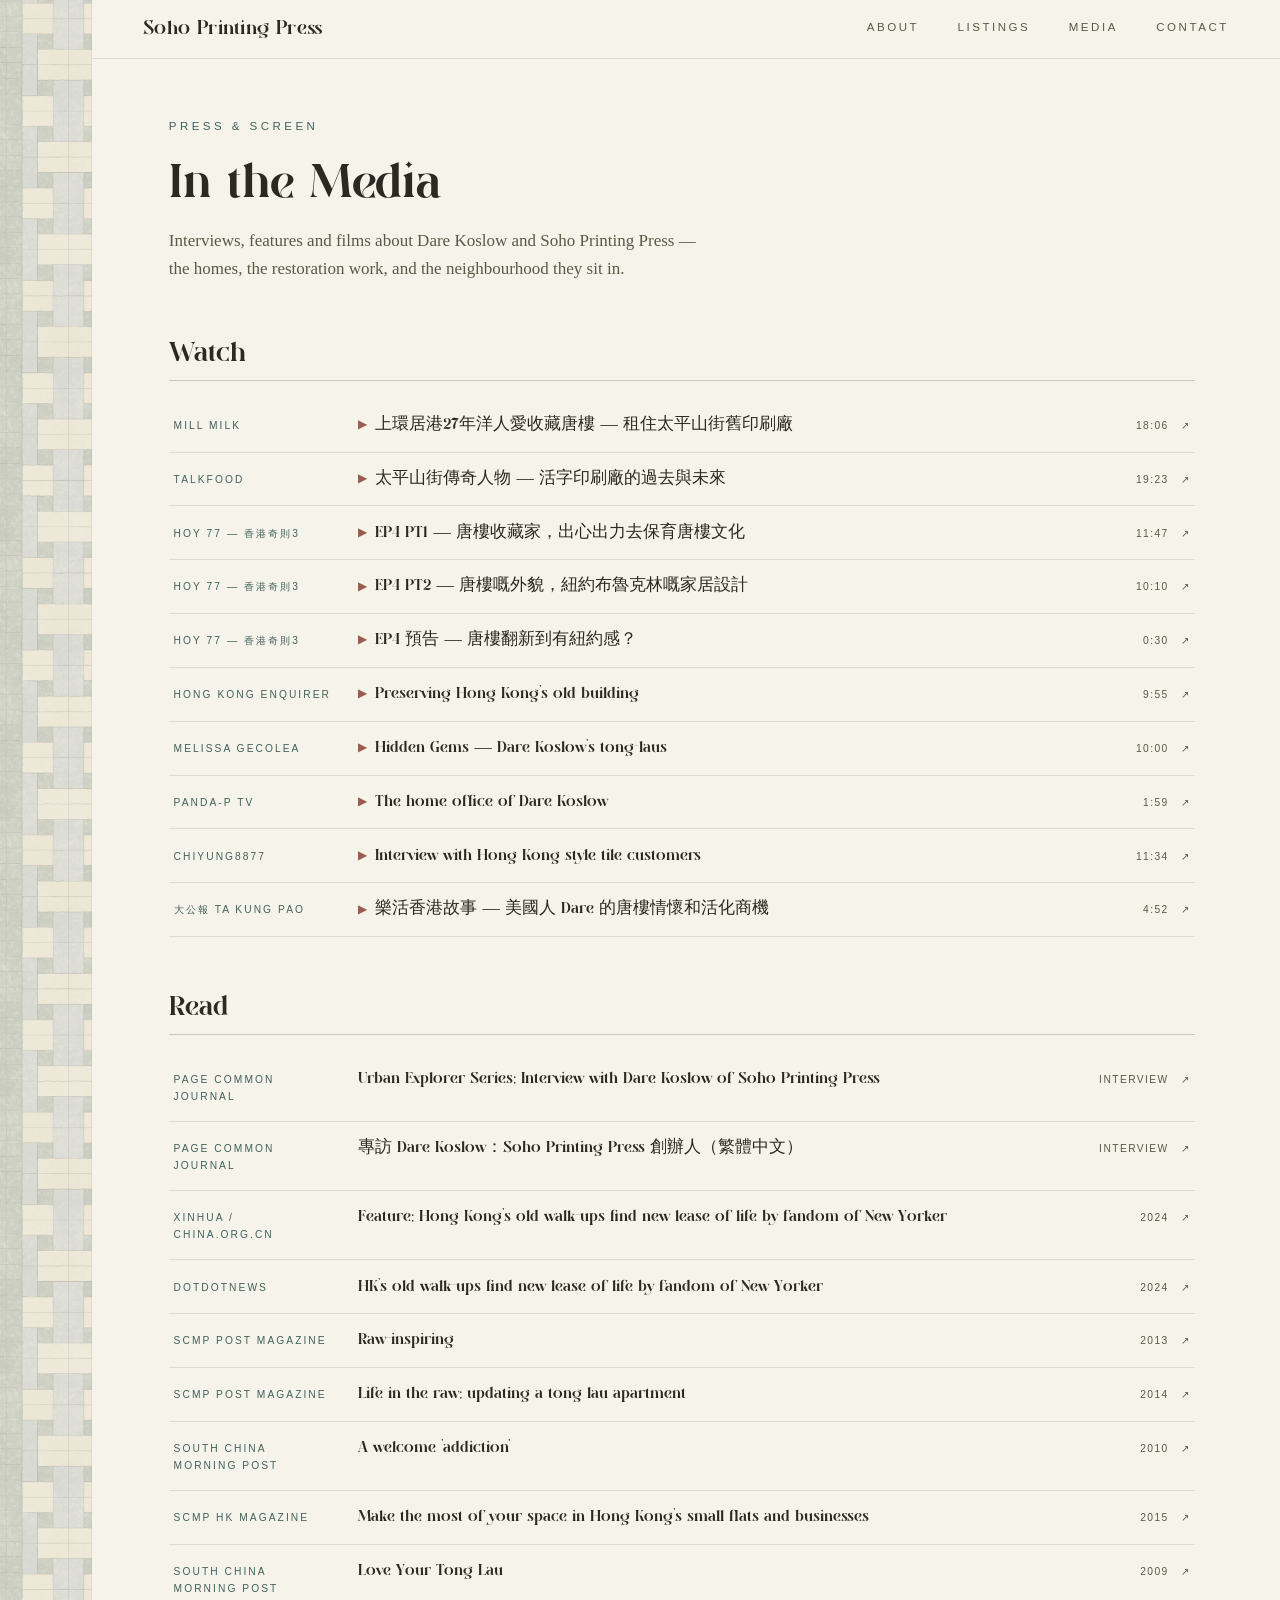
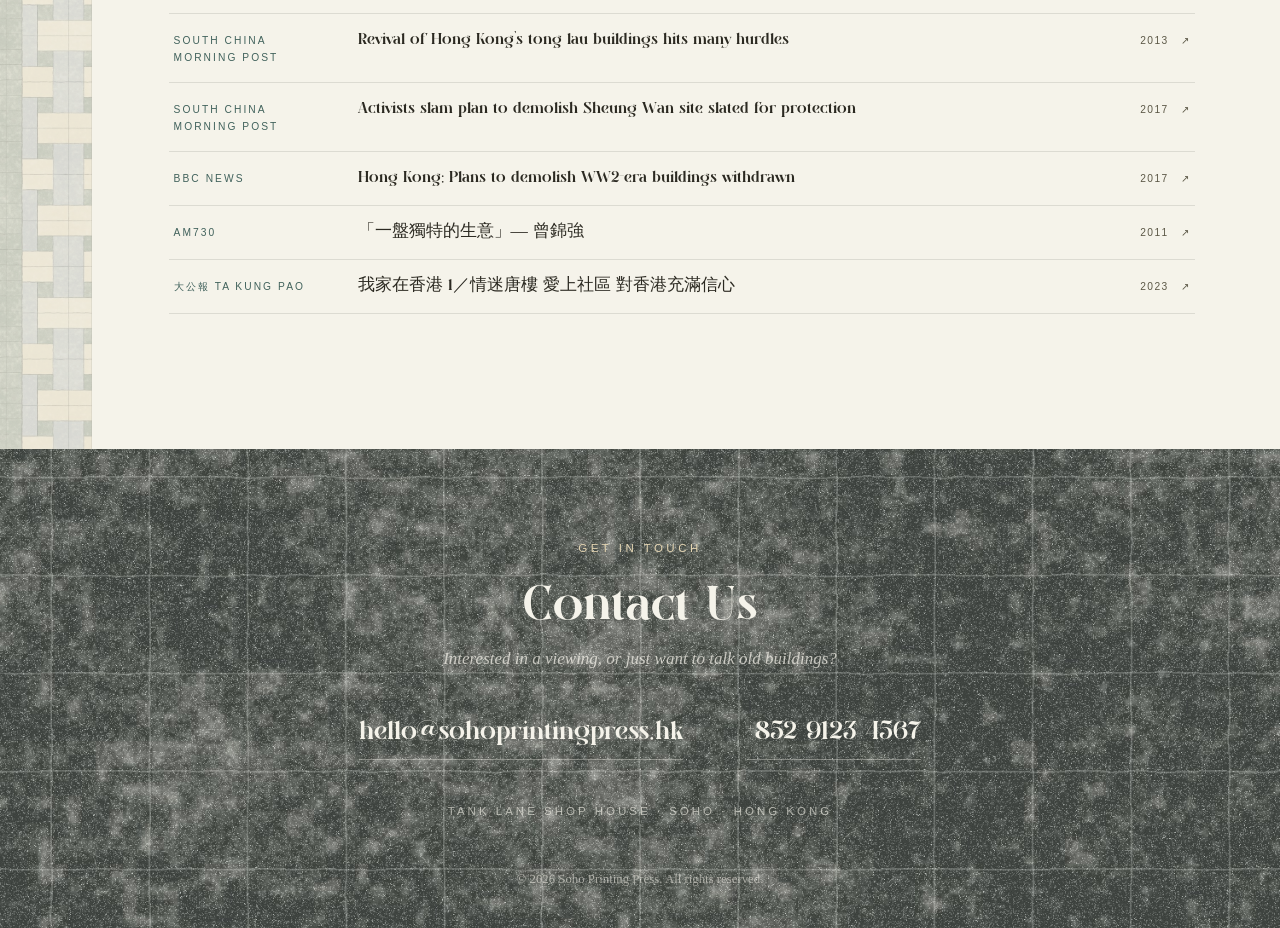
==== media.html @ ad1cbe2d "Media page, animated title handoff, responsive nav; fix ribbon tile seams - Add media.html (press/in" ====
<!doctype html>
<html lang="en">
<head>
<meta charset="utf-8">
<meta name="viewport" content="width=device-width, initial-scale=1">
<title>Media — Soho Printing Press</title>
<meta name="description" content="Interviews, press features and films about Dare Koslow and Soho Printing Press — classic Hong Kong homes, carefully re-inked.">
<link rel="icon" type="image/png" href="assets/favicon.png">
<link rel="stylesheet" href="css/style.css">
</head>
<body class="media-page">

<header class="nav scrolled brand-on" id="nav">
  <a class="nav-brand" href="index.html"><span class="nb nb-soho">Soho</span> <span class="nb nb-press">Printing&nbsp;Press</span></a>
  <button class="hamburger" id="hamburger" type="button" aria-label="Toggle menu" aria-expanded="false" aria-controls="nav-links">
    <span></span><span></span><span></span>
  </button>
  <nav class="nav-links" id="nav-links" aria-label="Sections">
    <a href="index.html#about">About</a>
    <a href="index.html#listings">Listings</a>
    <a href="media.html" aria-current="page">Media</a>
    <a href="index.html#contact">Contact</a>
  </nav>
</header>

<main id="top">

  <div class="ribbon" aria-hidden="true"></div>

  <section class="media">
    <header class="media-head">
      <p class="eyebrow">Press &amp; Screen</p>
      <h2>In the Media</h2>
      <p class="media-intro">Interviews, features and films about Dare Koslow and Soho Printing
        Press — the homes, the restoration work, and the neighbourhood they sit in.</p>
    </header>

    <!-- ============ WATCH ============ -->
    <div class="media-group">
      <h3>Watch</h3>
      <ul class="media-list">
        <li class="media-item">
          <a href="https://youtu.be/3wBLof5-GcM" target="_blank" rel="noopener">
            <span class="media-src">Mill MILK</span>
            <span class="media-title"><span class="media-play">&#9654;</span>上環居港27年洋人愛收藏唐樓 — 租住太平山街舊印刷廠</span>
            <span class="media-meta">18:06 <span class="media-arrow">&#8599;</span></span>
          </a>
        </li>
        <li class="media-item">
          <a href="https://youtu.be/ePA2iyLcKoQ" target="_blank" rel="noopener">
            <span class="media-src">TalkFood</span>
            <span class="media-title"><span class="media-play">&#9654;</span>太平山街傳奇人物 — 活字印刷廠的過去與未來</span>
            <span class="media-meta">19:23 <span class="media-arrow">&#8599;</span></span>
          </a>
        </li>
        <li class="media-item">
          <a href="https://youtu.be/kbXBZFmO-1Y" target="_blank" rel="noopener">
            <span class="media-src">HOY 77 — 香港奇則3</span>
            <span class="media-title"><span class="media-play">&#9654;</span>EP4 PT1 — 唐樓收藏家，出心出力去保育唐樓文化</span>
            <span class="media-meta">11:47 <span class="media-arrow">&#8599;</span></span>
          </a>
        </li>
        <li class="media-item">
          <a href="https://youtu.be/3vHHX11YR48" target="_blank" rel="noopener">
            <span class="media-src">HOY 77 — 香港奇則3</span>
            <span class="media-title"><span class="media-play">&#9654;</span>EP4 PT2 — 唐樓嘅外貌，紐約布魯克林嘅家居設計</span>
            <span class="media-meta">10:10 <span class="media-arrow">&#8599;</span></span>
          </a>
        </li>
        <li class="media-item">
          <a href="https://youtu.be/jE6EdDMnvk4" target="_blank" rel="noopener">
            <span class="media-src">HOY 77 — 香港奇則3</span>
            <span class="media-title"><span class="media-play">&#9654;</span>EP4 預告 — 唐樓翻新到有紐約感？</span>
            <span class="media-meta">0:30 <span class="media-arrow">&#8599;</span></span>
          </a>
        </li>
        <li class="media-item">
          <a href="https://youtu.be/imBiFitSG1U" target="_blank" rel="noopener">
            <span class="media-src">Hong Kong Enquirer</span>
            <span class="media-title"><span class="media-play">&#9654;</span>Preserving Hong Kong's old building</span>
            <span class="media-meta">9:55 <span class="media-arrow">&#8599;</span></span>
          </a>
        </li>
        <li class="media-item">
          <a href="https://youtu.be/JCRNXzpf5lE" target="_blank" rel="noopener">
            <span class="media-src">Melissa Gecolea</span>
            <span class="media-title"><span class="media-play">&#9654;</span>Hidden Gems — Dare Koslow's tong-laus</span>
            <span class="media-meta">10:00 <span class="media-arrow">&#8599;</span></span>
          </a>
        </li>
        <li class="media-item">
          <a href="https://youtu.be/zOE_Bef3dWU" target="_blank" rel="noopener">
            <span class="media-src">Panda-P TV</span>
            <span class="media-title"><span class="media-play">&#9654;</span>The home office of Dare Koslow</span>
            <span class="media-meta">1:59 <span class="media-arrow">&#8599;</span></span>
          </a>
        </li>
        <li class="media-item">
          <a href="https://youtu.be/w61YsZv6zK4" target="_blank" rel="noopener">
            <span class="media-src">chiyung8877</span>
            <span class="media-title"><span class="media-play">&#9654;</span>Interview with Hong Kong style tile customers</span>
            <span class="media-meta">11:34 <span class="media-arrow">&#8599;</span></span>
          </a>
        </li>
        <li class="media-item">
          <a href="https://youtu.be/igrO4bAavWA" target="_blank" rel="noopener">
            <span class="media-src">大公報 Ta Kung Pao</span>
            <span class="media-title"><span class="media-play">&#9654;</span>樂活香港故事 — 美國人 Dare 的唐樓情懷和活化商機</span>
            <span class="media-meta">4:52 <span class="media-arrow">&#8599;</span></span>
          </a>
        </li>
      </ul>
    </div>

    <!-- ============ READ ============ -->
    <div class="media-group">
      <h3>Read</h3>
      <ul class="media-list">
        <li class="media-item">
          <a href="https://pagecommonjournal.pagehotels.com/dare-koslow-of-soho-printing-press/" target="_blank" rel="noopener">
            <span class="media-src">Page Common Journal</span>
            <span class="media-title">Urban Explorer Series: Interview with Dare Koslow of Soho Printing Press</span>
            <span class="media-meta">Interview <span class="media-arrow">&#8599;</span></span>
          </a>
        </li>
        <li class="media-item">
          <a href="https://pagecommonjournal.pagehotels.com/tc/dare-koslow-of-soho-printing-press/" target="_blank" rel="noopener">
            <span class="media-src">Page Common Journal</span>
            <span class="media-title">專訪 Dare Koslow：Soho Printing Press 創辦人（繁體中文）</span>
            <span class="media-meta">Interview <span class="media-arrow">&#8599;</span></span>
          </a>
        </li>
        <li class="media-item">
          <a href="https://www.china.org.cn/china/Off_the_Wire/2024-09/15/content_117430791.htm" target="_blank" rel="noopener">
            <span class="media-src">Xinhua / China.org.cn</span>
            <span class="media-title">Feature: Hong Kong's old walk-ups find new lease of life by fandom of New Yorker</span>
            <span class="media-meta">2024 <span class="media-arrow">&#8599;</span></span>
          </a>
        </li>
        <li class="media-item">
          <a href="https://english.dotdotnews.com/a/202409/16/AP66e68fe1e4b0d645a76bb8ba.html" target="_blank" rel="noopener">
            <span class="media-src">DotDotNews</span>
            <span class="media-title">HK's old walk-ups find new lease of life by fandom of New Yorker</span>
            <span class="media-meta">2024 <span class="media-arrow">&#8599;</span></span>
          </a>
        </li>
        <li class="media-item">
          <a href="https://www.scmp.com/magazines/post-magazine/article/1188243/raw-inspiring" target="_blank" rel="noopener">
            <span class="media-src">SCMP Post Magazine</span>
            <span class="media-title">Raw-inspiring</span>
            <span class="media-meta">2013 <span class="media-arrow">&#8599;</span></span>
          </a>
        </li>
        <li class="media-item">
          <a href="https://www.scmp.com/magazines/post-magazine/article/1495006/life-raw-updating-tong-lau-apartment" target="_blank" rel="noopener">
            <span class="media-src">SCMP Post Magazine</span>
            <span class="media-title">Life in the raw: updating a tong lau apartment</span>
            <span class="media-meta">2014 <span class="media-arrow">&#8599;</span></span>
          </a>
        </li>
        <li class="media-item">
          <a href="https://www.scmp.com/article/714799/welcome-addiction" target="_blank" rel="noopener">
            <span class="media-src">South China Morning Post</span>
            <span class="media-title">A welcome 'addiction'</span>
            <span class="media-meta">2010 <span class="media-arrow">&#8599;</span></span>
          </a>
        </li>
        <li class="media-item">
          <a href="https://www.scmp.com/magazines/hk-magazine/article/2034741/make-most-your-space-hong-kongs-small-flats-and-businesses" target="_blank" rel="noopener">
            <span class="media-src">SCMP HK Magazine</span>
            <span class="media-title">Make the most of your space in Hong Kong's small flats and businesses</span>
            <span class="media-meta">2015 <span class="media-arrow">&#8599;</span></span>
          </a>
        </li>
        <li class="media-item">
          <a href="https://news.google.com/rss/articles/[base64]" target="_blank" rel="noopener">
            <span class="media-src">South China Morning Post</span>
            <span class="media-title">Love Your Tong Lau</span>
            <span class="media-meta">2009 <span class="media-arrow">&#8599;</span></span>
          </a>
        </li>
        <li class="media-item">
          <a href="https://news.google.com/rss/articles/[base64]" target="_blank" rel="noopener">
            <span class="media-src">South China Morning Post</span>
            <span class="media-title">Revival of Hong Kong's tong lau buildings hits many hurdles</span>
            <span class="media-meta">2013 <span class="media-arrow">&#8599;</span></span>
          </a>
        </li>
        <li class="media-item">
          <a href="https://news.google.com/rss/articles/[base64]" target="_blank" rel="noopener">
            <span class="media-src">South China Morning Post</span>
            <span class="media-title">Activists slam plan to demolish Sheung Wan site slated for protection</span>
            <span class="media-meta">2017 <span class="media-arrow">&#8599;</span></span>
          </a>
        </li>
        <li class="media-item">
          <a href="https://news.google.com/rss/articles/CBMiX0FVX3lxTE9XOFpoWnliNldwUHNCT2lkTV9kMmtWN2h0MW9FM3hDbURCMy1OcXluUjd2TDhnUFNXZ2JVNGJFQzBzWHRYemc5aGNFYjAxTUhZeWg5RTV1REwzcGg5OW5B" target="_blank" rel="noopener">
            <span class="media-src">BBC News</span>
            <span class="media-title">Hong Kong: Plans to demolish WW2-era buildings withdrawn</span>
            <span class="media-meta">2017 <span class="media-arrow">&#8599;</span></span>
          </a>
        </li>
        <li class="media-item">
          <a href="https://www.am730.com.hk/columns/177572" target="_blank" rel="noopener">
            <span class="media-src">am730</span>
            <span class="media-title">「一盤獨特的生意」— 曾錦強</span>
            <span class="media-meta">2011 <span class="media-arrow">&#8599;</span></span>
          </a>
        </li>
        <li class="media-item">
          <a href="https://www.tkww.hk/epaper/view/newsDetail/1681372187245940736.html" target="_blank" rel="noopener">
            <span class="media-src">大公報 Ta Kung Pao</span>
            <span class="media-title">我家在香港 1／情迷唐樓 愛上社區 對香港充滿信心</span>
            <span class="media-meta">2023 <span class="media-arrow">&#8599;</span></span>
          </a>
        </li>
      </ul>
    </div>

  </section>

</main>

<!-- ============ FOOTER ============ -->
<footer class="footer" id="contact">
  <div class="footer-inner">
    <p class="eyebrow eyebrow-light">Get in touch</p>
    <h2>Contact Us</h2>
    <p class="footer-tag">Interested in a viewing, or just want to talk old buildings?</p>
    <div class="footer-contact">
      <a href="mailto:hello@sohoprintingpress.hk">hello@sohoprintingpress.hk</a>
      <a href="tel:+85291234567">+852 9123 4567</a>
    </div>
    <p class="footer-addr">Tank Lane Shop House &middot; Soho &middot; Hong Kong</p>
    <p class="copyright">&copy; <span id="year">2025</span> Soho Printing Press. All rights reserved.</p>
  </div>
</footer>

<script>
  /* Just the menu and the year — this page has no hero to animate. */
  const nav = document.getElementById('nav');
  const burger = document.getElementById('hamburger');
  const setMenu = open => {
    nav.classList.toggle('menu-open', open);
    burger.setAttribute('aria-expanded', String(open));
  };
  burger.addEventListener('click', () => setMenu(!nav.classList.contains('menu-open')));
  nav.querySelectorAll('.nav-links a').forEach(a => a.addEventListener('click', () => setMenu(false)));
  document.addEventListener('click', e => {
    if (nav.classList.contains('menu-open') && !e.target.closest('#nav')) setMenu(false);
  });
  document.getElementById('year').textContent = new Date().getFullYear();
</script>
</body>
</html>
---- css/style.css ----
/* ============================================================
   Soho Printing Press — style sheet
   A letterpress-inspired sheet: paper, ink, and salvaged tile.
   ============================================================ */

@font-face {
  font-family: 'Michelle';
  src: url('../fonts/michelle_2/Michelle.otf') format('opentype');
  font-display: swap;
}
@font-face {
  font-family: 'Michelle Outline';
  src: url('../fonts/michelle_2/Michelle%20Outline.otf') format('opentype');
  font-display: swap;
}

:root {
  --paper:      #f5f3ea;
  --paper-deep: #edeade;
  --ink:        #2b2921;
  --ink-soft:   #5c5847;
  --sage:       #6c8071;
  --teal:       #41625c;
  --blue:       #8ea0b4;
  --cream:      #e4d5b2;
  --rust:       #9c5b4f;
  --line:       rgba(43, 41, 33, .22);
  --line-soft:  rgba(43, 41, 33, .12);
  --ribbon-w:   92px;
  --font-display: 'Michelle', 'Iowan Old Style', 'Palatino Linotype', Georgia, 'Songti SC', 'SimSun', 'Noto Serif CJK SC', serif;
  --font-outline: 'Michelle Outline', 'Michelle', Georgia, serif;
  --font-body:    'Iowan Old Style', 'Palatino Linotype', 'Book Antiqua', Georgia, 'Songti SC', 'SimSun', 'Noto Serif CJK SC', serif;
  --font-label:   'Helvetica Neue', Helvetica, Arial, 'PingFang SC', 'Hiragino Sans GB', 'Microsoft YaHei', 'Noto Sans CJK SC', sans-serif;
}

* { box-sizing: border-box; }

html {
  scroll-behavior: smooth;
}

/* Anchor jumps land clear of the fixed nav; the listings section pins to
   the very top of the viewport so no sliver of the section above shows. */
#about, #contact, #viewer { scroll-margin-top: 84px; }
#listings { scroll-margin-top: 0; }

body {
  margin: 0;
  background: var(--paper);
  color: var(--ink);
  font-family: var(--font-body);
  font-size: 17px;
  line-height: 1.65;
  padding-left: var(--ribbon-w);          /* make room for the printed selvedge */
  overflow-x: hidden;
}

main { position: relative; }

img { display: block; max-width: 100%; }
a { color: inherit; }

::selection { background: var(--sage); color: var(--paper); }

/* ------------------------------------------------------------
   The selvedge: woven tiles repeating down the left margin,
   blended into the paper like a printer's registration edge.
   ------------------------------------------------------------ */
.ribbon {
  position: absolute;
  top: 0; bottom: 0;
  left: calc(-1 * var(--ribbon-w));
  width: var(--ribbon-w);
  background: url('../assets/tile-woven.jpg') repeat;   /* js/main.js rotates the three tile prints each visit */
  /* tiles are scaled up so roughly three show across the ribbon (js sets a
     per-pattern width) instead of the whole compressed sheet */
  background-size: 233% auto;
  opacity: .34;
  mix-blend-mode: multiply;
  pointer-events: none;
  z-index: 1;
}
.ribbon::after {                            /* a hairline separating selvedge from sheet */
  content: '';
  position: absolute;
  top: 0; bottom: 0; right: 0;
  width: 1px;
  background: var(--line);
}

/* ------------------------------------------------------------
   Navigation
   ------------------------------------------------------------ */
.nav {
  position: fixed;
  top: 0; left: var(--ribbon-w); right: 0;
  z-index: 50;
  display: flex;
  align-items: center;
  justify-content: space-between;
  padding: 1.1rem clamp(1.4rem, 4vw, 3.2rem);
  transition: background .35s ease, box-shadow .35s ease, padding .35s ease, transform .4s cubic-bezier(.2, .7, .2, 1);
}
.nav.hidden {
  transform: translateY(-110%);
}
.nav.scrolled {
  background: rgba(245, 243, 234, .92);
  backdrop-filter: blur(6px);
  box-shadow: 0 1px 0 var(--line-soft);
  padding-top: .7rem;
  padding-bottom: .7rem;
}
/* On the landing page the print runs to the top edge, so the transparent
   header sits on artwork. A paper scrim fades the ink out behind the links;
   it disappears once the solid header takes over on scroll. */
.nav::before {
  content: '';
  position: absolute;
  left: 0; right: 0; top: 0;
  height: 9rem;
  background: linear-gradient(to bottom,
    rgba(245, 243, 234, .97) 0%,
    rgba(245, 243, 234, .72) 42%,
    rgba(245, 243, 234, 0) 100%);
  pointer-events: none;
  z-index: -1;
  transition: opacity .35s ease;
}
.nav.scrolled::before { opacity: 0; }
.nav-brand {
  font-family: var(--font-display);
  font-size: 1.35rem;
  line-height: .98;
  padding-block: .45rem;      /* keeps the header height as the line-height tightens */
  text-decoration: none;
  letter-spacing: .01em;
  white-space: nowrap;
  /* stays out of the header until the hero title has lifted up into it */
  opacity: 0;
  transition: opacity .4s ease;
}
.nav.brand-on .nav-brand { opacity: 1; }
/* The hero title itself becomes the brand, so the hand-off is instant. */
body.title-morph .nav-brand { transition: none; }
/* inline-block so each word's box matches the flying copy, making the
   hand-off at the end of the animation pixel-for-pixel */
.nav-brand .nb { display: inline-block; }

/* ------------------------------------------------------------
   The flying hero title
   A fixed copy of the hero <h1>; scroll drives each word from its
   place on the sheet to its place in the header, the outlined
   "Printing Press" inking itself solid on the way.
   ------------------------------------------------------------ */
.title-fly {
  position: fixed;
  left: 0; top: 0;
  z-index: 60;
  display: none;
  pointer-events: none;
  visibility: hidden;        /* switched on by js once measured */
}
body.title-morph .title-fly { display: block; }
body.title-morph .hero-text h1 { opacity: 0; }   /* the fly renders the title */
/* The drop-down menu must sit above the flying title, so fold it away. */
.nav.menu-open ~ .title-fly { display: none; }

.tf {
  position: absolute;
  left: 0; top: 0;
  transform-origin: 0 0;
  white-space: nowrap;
  display: block;
  line-height: .98;
  will-change: transform;
  backface-visibility: hidden;
}
.tf-soho {
  font-family: var(--font-display);
  font-size: clamp(3.4rem, 7.2vw, 6.4rem);
  letter-spacing: .01em;
}
.tf-press-outline {
  font-family: var(--font-outline);
  font-size: clamp(2.6rem, 5.4vw, 4.9rem);
}
.tf-press-solid {
  font-family: var(--font-display);
  font-size: clamp(2.6rem, 5.4vw, 4.9rem);
  letter-spacing: .01em;
  opacity: 0;
}
.nav-links { display: flex; gap: clamp(1.2rem, 3vw, 2.6rem); }
.nav-links a {
  font-family: var(--font-label);
  font-size: .72rem;
  letter-spacing: .22em;
  text-transform: uppercase;
  text-decoration: none;
  color: var(--ink-soft);
  position: relative;
  padding-bottom: 3px;
}
.nav-links a::after {
  content: '';
  position: absolute;
  left: 0; bottom: 0;
  width: 100%; height: 1px;
  background: var(--ink);
  transform: scaleX(0);
  transform-origin: right;
  transition: transform .3s ease;
}
.nav-links a:hover::after { transform: scaleX(1); transform-origin: left; }

/* The hamburger stays folded away on wide screens */
.hamburger { display: none; }

/* ------------------------------------------------------------
   Shared type
   ------------------------------------------------------------ */
.eyebrow {
  font-family: var(--font-label);
  font-size: .72rem;
  letter-spacing: .3em;
  text-transform: uppercase;
  color: var(--teal);
  margin: 0 0 1.2rem;
}
.eyebrow-light { color: var(--cream); }

h1, h2, h3 { font-family: var(--font-display); font-weight: 400; margin: 0; }

h2 {
  font-size: clamp(2.1rem, 4.4vw, 3.4rem);
  line-height: 1.08;
  margin-bottom: 1.6rem;
}
h2 em { font-style: italic; color: var(--teal); }

/* ------------------------------------------------------------
   Hero — name on the left, the living print on the right
   ------------------------------------------------------------ */
.hero {
  min-height: 100vh;
  display: grid;
  grid-template-columns: minmax(0, 1.05fr) minmax(0, 1fr);
  position: relative;
  z-index: 2;
  /* paper buffer below the print, so jumping to #about doesn't flash art */
  padding-bottom: 10vh;
}
.hero-text {
  display: flex;
  flex-direction: column;
  justify-content: center;
  padding: clamp(5rem, 10vh, 8rem) clamp(1.6rem, 4.5vw, 5rem) clamp(5rem, 12vh, 8rem);
  position: relative;
}
.hero-text h1 { line-height: .98; }
.h1-solid {
  display: block;
  font-size: clamp(3.4rem, 7.2vw, 6.4rem);
  letter-spacing: .01em;
}
.h1-outline {
  display: block;
  font-family: var(--font-outline);
  font-size: clamp(2.6rem, 5.4vw, 4.9rem);
  margin-top: .35rem;
}
.tagline {
  font-size: clamp(1.05rem, 1.6vw, 1.3rem);
  font-style: italic;
  color: var(--ink-soft);
  margin: 1.8rem 0 0;
  white-space: nowrap;
}

/* Anchored to .hero, whose 10vh bottom buffer needs compensating for,
   so the cue lands just above the fold line */
.scroll-cue {
  position: absolute;
  left: clamp(1.6rem, 4.5vw, 5rem);
  bottom: calc(clamp(1.6rem, 5vh, 3rem) + 10vh);
  display: flex;
  align-items: center;
  gap: .9rem;
  text-decoration: none;
  font-family: var(--font-label);
  font-size: .68rem;
  letter-spacing: .3em;
  text-transform: uppercase;
  color: var(--ink-soft);
}
.cue-line {
  width: 54px; height: 1px;
  background: var(--ink-soft);
  position: relative;
  overflow: hidden;
}
.cue-line::after {
  content: '';
  position: absolute;
  inset: 0;
  background: var(--paper);
  animation: cue 2.2s cubic-bezier(.65, 0, .35, 1) infinite;
}
@keyframes cue {
  0%   { transform: translateX(-100%); }
  55%  { transform: translateX(0); }
  100% { transform: translateX(102%); }
}

/* The living print sits directly on the sheet, unframed,
   dissolving into the page along its left edge. */
.hero-art {
  display: flex;
  align-items: stretch;
  justify-content: flex-end;
}
.print-frame {
  position: relative;
  height: 100vh;
  aspect-ratio: 983 / 1305;
  max-width: 100%;
  -webkit-mask-image: linear-gradient(to right, transparent 0%, #000 25%);
  mask-image: linear-gradient(to right, transparent 0%, #000 25%);
}
.print-frame iframe {
  width: 100%;
  height: 100%;
  border: 0;
  display: block;
}

/* ------------------------------------------------------------
   About
   ------------------------------------------------------------ */
.about {
  position: relative;
  overflow: hidden;
  padding: clamp(7.5rem, 17vh, 11.5rem) clamp(1.6rem, 6vw, 6rem);
  z-index: 2;
}
.about-photo {
  position: absolute;
  right: 0;
  top: 50%;
  transform: translateY(-50%);
  width: min(38vw, 520px);
  aspect-ratio: 508 / 695;
  background: url('../assets/salvaging-tiles.jpg') center / cover;
  mix-blend-mode: multiply;
  pointer-events: none;
}
.about-inner { max-width: 620px; position: relative; }
.about-inner p { margin: 0 0 1.3rem; color: var(--ink-soft); }
.about-inner p strong { color: var(--ink); }

/* ------------------------------------------------------------
   Listings
   ------------------------------------------------------------ */
.listings {
  padding: clamp(7.5rem, 17vh, 11.5rem) clamp(1.6rem, 6vw, 6rem);
  position: relative;
  z-index: 2;
}
.section-head { margin-bottom: clamp(2.6rem, 6vh, 4rem); }
.section-head h2 { margin-bottom: 0; }
/* Listing viewer */
.viewer { transition: opacity .24s ease; }
.viewer.swap { opacity: 0; }

.viewer-prose { position: relative; }

/* The illustrated map lives on the same layer as the text,
   dissolved into the paper to the right of the description. */
.viewer-map {
  position: absolute;
  top: -3rem; bottom: -2rem;
  left: 47%; right: -2.5rem;
  opacity: 0;
  transition: opacity 1.4s ease;
  pointer-events: none;
  -webkit-mask-image: linear-gradient(to right, transparent 0%, #000 22%);
  mask-image: linear-gradient(to right, transparent 0%, #000 22%);
}
.viewer-map.on { opacity: .55; }
.viewer-map iframe {
  position: absolute;
  top: 46%; left: 0;
  transform: translateY(-50%);
  width: 100%;
  aspect-ratio: 1983 / 1248;
  border: 0;
  mix-blend-mode: multiply;
}
.viewer-head, .viewer-body { position: relative; z-index: 1; }
.viewer-head { margin-bottom: 1.5rem; }
.viewer-title-row {
  display: flex;
  align-items: center;
  flex-wrap: wrap;
  gap: .55rem 1.4rem;
}
.viewer-title-row h3 {
  font-size: clamp(2.1rem, 3.6vw, 3rem);
  line-height: 1.08;
}
.viewer-nav { display: flex; align-items: center; gap: .7rem; }
.vnav-btn {
  width: 2.35rem; height: 2.35rem;
  border-radius: 50%;
  border: 1px solid var(--line);
  background: transparent;
  font-size: 1.2rem;
  line-height: 1;
  color: var(--ink-soft);
  cursor: pointer;
  transition: color .25s ease, border-color .25s ease, transform .25s ease;
}
.vnav-btn:hover { color: var(--ink); border-color: var(--ink); transform: scale(1.08); }
.viewer-pos {
  font-family: var(--font-label);
  font-size: .68rem;
  letter-spacing: .22em;
  color: var(--ink-soft);
  min-width: 3.2em;
  text-align: center;
}
.viewer-body { max-width: 600px; }
.viewer-body p { color: var(--ink-soft); margin: 0; }

.viewer-gallery {
  position: relative;
  z-index: 1;
  display: grid;
  grid-template-columns: repeat(3, 1fr);
  gap: 12px;
  margin-top: clamp(2.2rem, 5vh, 3.4rem);
}

/* "See all listings" divider */
.see-all {
  display: flex;
  align-items: center;
  gap: 1.4rem;
  margin: clamp(4.5rem, 10vh, 6.5rem) 0 clamp(2rem, 4vh, 2.8rem);
}
.see-all::before, .see-all::after {
  content: '';
  flex: 1;
  height: 1px;
  background: var(--line);
}
.see-all span {
  font-family: var(--font-label);
  font-size: .72rem;
  letter-spacing: .3em;
  text-transform: uppercase;
  color: var(--ink-soft);
}

.l-num {
  font-family: var(--font-label);
  font-size: .72rem;
  letter-spacing: .26em;
  text-transform: uppercase;
  color: var(--rust);
  margin: 0 0 .7rem;
}
.featured h3, .modal-text h3 {
  font-size: clamp(1.9rem, 3.2vw, 2.7rem);
  line-height: 1.1;
  margin-bottom: 1.1rem;
}
.chips {
  list-style: none;
  display: flex;
  flex-wrap: wrap;
  gap: .5rem;
  padding: 0;
  margin: 1.1rem 0 0;
}
.chips li {
  font-family: var(--font-label);
  font-size: .68rem;
  letter-spacing: .14em;
  text-transform: uppercase;
  color: var(--teal);
  border: 1px solid var(--line);
  border-radius: 999px;
  padding: .34rem .85rem;
}

.gallery-item {
  position: relative;
  aspect-ratio: 16 / 9;
  overflow: hidden;
  border: 1px solid var(--line-soft);
  cursor: zoom-in;
  padding: 0;
  background: var(--paper-deep);
}
.gallery-item img {
  width: 100%; height: 100%;
  object-fit: cover;
  transition: transform .6s cubic-bezier(.2, .6, .2, 1);
}
.gallery-item:hover img { transform: scale(1.045); }

/* Cards */
.cards {
  display: grid;
  grid-template-columns: repeat(auto-fill, minmax(190px, 1fr));
  gap: clamp(.9rem, 1.6vw, 1.4rem);
}
.card {
  text-align: left;
  border: 1px solid var(--line-soft);
  background: var(--paper);
  padding: 0;
  cursor: pointer;
  font: inherit;
  color: inherit;
  transition: transform .35s ease, box-shadow .35s ease, border-color .35s ease;
}
.card:hover {
  transform: translateY(-5px);
  box-shadow: 0 20px 40px rgba(43, 41, 33, .16);
  border-color: var(--line);
}
.card-img { display: block; aspect-ratio: 16 / 9; overflow: hidden; background: var(--paper-deep); }
.card-img img {
  width: 100%; height: 100%;
  object-fit: cover;
  transition: transform .6s cubic-bezier(.2, .6, .2, 1);
}
.card:hover .card-img img { transform: scale(1.05); }
.card-body { display: block; padding: .85rem .95rem 1.05rem; }
.card-num {
  display: block;
  font-family: var(--font-label);
  font-size: .64rem;
  letter-spacing: .24em;
  text-transform: uppercase;
  color: var(--rust);
}
.card-name {
  display: block;
  font-family: var(--font-display);
  font-size: 1.18rem;
  line-height: 1.15;
  margin: .3rem 0 .35rem;
}
.card-specs { display: block; font-size: .78rem; color: var(--ink-soft); font-style: italic; }

/* ------------------------------------------------------------
   Footer
   ------------------------------------------------------------ */
.footer {
  position: relative;
  z-index: 2;
  margin-left: calc(-1 * var(--ribbon-w));   /* full-bleed past the selvedge */
}
.footer-inner {
  position: relative;
  overflow: hidden;
  background: #595d59 url('../assets/footer-green.jpg') center / cover;
  color: var(--paper);
  text-align: center;
  padding: clamp(4rem, 10vh, 7rem) clamp(1.6rem, 6vw, 6rem) 2.4rem;
}

.footer-inner h2 { color: var(--paper); margin-bottom: .6rem; }
.footer-tag { color: rgba(245, 243, 234, .72); font-style: italic; margin: 0 0 2.2rem; }
.footer-contact {
  display: flex;
  flex-wrap: wrap;
  justify-content: center;
  gap: 1rem clamp(2rem, 5vw, 4rem);
  margin-bottom: 2.6rem;
}
.footer-contact a {
  font-family: var(--font-display);
  font-size: clamp(1.25rem, 2.6vw, 1.8rem);
  text-decoration: none;
  border-bottom: 1px solid rgba(245, 243, 234, .35);
  padding-bottom: .2rem;
  transition: border-color .3s ease, color .3s ease;
}
.footer-contact a:hover { color: var(--cream); border-color: var(--cream); }
.footer-addr {
  font-family: var(--font-label);
  font-size: .72rem;
  letter-spacing: .26em;
  text-transform: uppercase;
  color: rgba(245, 243, 234, .62);
  margin: 0 0 3rem;
}
.copyright {
  font-size: .8rem;
  color: rgba(245, 243, 234, .55);
  margin: 0;
}

/* ------------------------------------------------------------
   Lightbox
   ------------------------------------------------------------ */
.lightbox {
  position: fixed; inset: 0;
  z-index: 120;
  background: rgba(22, 21, 16, .93);
  display: none;
  align-items: center;
  justify-content: center;
}
.lightbox.open { display: flex; }
.lightbox img {
  max-width: 88vw;
  max-height: 84vh;
  box-shadow: 0 30px 80px rgba(0, 0, 0, .5);
}
.lb-close, .lb-prev, .lb-next {
  position: absolute;
  background: none;
  border: none;
  color: rgba(245, 243, 234, .75);
  cursor: pointer;
  transition: color .25s ease;
}
.lb-close:hover, .lb-prev:hover, .lb-next:hover { color: #fff; }
.lb-close { top: 1.2rem; right: 1.6rem; font-size: 2.4rem; }
.lb-prev, .lb-next { top: 50%; transform: translateY(-50%); font-size: 3rem; padding: 1rem; }
.lb-prev { left: 1rem; }
.lb-next { right: 1rem; }
.lb-count {
  position: absolute;
  bottom: 1.4rem;
  left: 50%;
  transform: translateX(-50%);
  font-family: var(--font-label);
  font-size: .72rem;
  letter-spacing: .3em;
  color: rgba(245, 243, 234, .65);
  margin: 0;
}

/* ------------------------------------------------------------
   Media page — press, interviews and films
   ------------------------------------------------------------ */
.media {
  position: relative;
  z-index: 2;
  max-width: 1180px;
  padding: clamp(7rem, 13vh, 9.5rem) clamp(1.6rem, 6vw, 6rem) clamp(4.5rem, 9vh, 7rem);
}
.media-head { max-width: 62ch; margin-bottom: clamp(2.6rem, 6vh, 4rem); }
.media-head h2 { margin-bottom: .8rem; }
.media-intro { color: var(--ink-soft); margin: 0; }

.media-group { margin-bottom: clamp(2.6rem, 6vh, 4rem); }
.media-group h3 {
  font-size: clamp(1.5rem, 2.4vw, 2rem);
  line-height: 1.1;
  margin: 0 0 1.1rem;
  padding-bottom: .6rem;
  border-bottom: 1px solid var(--line);
}

.media-list { list-style: none; margin: 0; padding: 0; }
.media-item { border-bottom: 1px solid var(--line-soft); }
.media-item a {
  display: grid;
  grid-template-columns: minmax(0, 10rem) minmax(0, 1fr) auto;
  align-items: baseline;
  gap: .25rem 1.5rem;
  padding: .95rem .3rem;
  text-decoration: none;
  color: inherit;
  transition: background .25s ease, padding-left .3s cubic-bezier(.2, .7, .2, 1);
}
.media-item a:hover { background: var(--paper-deep); padding-left: .8rem; }
.media-src {
  font-family: var(--font-label);
  font-size: .64rem;
  letter-spacing: .2em;
  text-transform: uppercase;
  color: var(--teal);
}
.media-title { font-family: var(--font-display); font-size: 1.08rem; line-height: 1.3; }
.media-play { color: var(--rust); font-size: .68em; margin-right: .55rem; vertical-align: .08em; }
.media-meta {
  font-family: var(--font-label);
  font-size: .64rem;
  letter-spacing: .14em;
  text-transform: uppercase;
  color: var(--ink-soft);
  white-space: nowrap;
  text-align: right;
}
.media-arrow { display: inline-block; margin-left: .5rem; transition: transform .25s ease, color .25s ease; }
.media-item a:hover .media-arrow { transform: translate(2px, -2px); color: var(--rust); }

@media (max-width: 680px) {
  .media-item a { grid-template-columns: minmax(0, 1fr) auto; }
  .media-src { grid-column: 1 / -1; }
  .media-title { font-size: 1rem; }
}

/* ------------------------------------------------------------
   Scroll reveals
   ------------------------------------------------------------ */
.reveal {
  opacity: 0;
  transform: translateY(26px);
  transition: opacity .8s ease, transform .8s cubic-bezier(.2, .65, .2, 1);
}
.reveal.in { opacity: 1; transform: none; }

/* ------------------------------------------------------------
   Responsive
   ------------------------------------------------------------ */
@media (max-width: 1000px) {
  /* the map drops below the description as a simple block on small screens */
  .viewer-map {
    position: relative;
    inset: auto;
    margin-top: 2rem;
    -webkit-mask-image: none;
    mask-image: none;
  }
  .viewer-map.on { opacity: 1; }
  .viewer-map iframe {
    position: static;
    transform: none;
    width: 100%;
    border: 1px solid var(--line-soft);
  }
}

@media (max-width: 1000px) {
  :root { --ribbon-w: 0px; }   /* selvedge folds away on small screens */
  .ribbon { display: none; }
  .nav { left: 0; }
}

@media (max-width: 860px) {
  /* hamburger replaces the section links; the menu drops open under it */
  .hamburger {
    display: flex;
    flex-direction: column;
    gap: 5px;
    background: none;
    border: 0;
    padding: .4rem 0;
    cursor: pointer;
  }
  .hamburger span {
    display: block;
    width: 22px;
    height: 1.5px;
    background: var(--ink);
    transition: transform .35s ease, opacity .25s ease;
  }
  #nav.menu-open .hamburger span:nth-child(1) { transform: translateY(6.5px) rotate(45deg); }
  #nav.menu-open .hamburger span:nth-child(2) { opacity: 0; }
  #nav.menu-open .hamburger span:nth-child(3) { transform: translateY(-6.5px) rotate(-45deg); }

  .nav-links {
    position: absolute;
    top: 100%;
    right: clamp(1.4rem, 4vw, 3.2rem);
    flex-direction: column;
    gap: 1.15rem;
    background: var(--paper);
    border: 1px solid var(--line-soft);
    border-radius: 4px;
    box-shadow: 0 14px 34px rgba(43, 41, 33, .16);
    padding: 1rem 1.4rem;
    opacity: 0;
    transform: translateY(-.45rem);
    pointer-events: none;
    transition: opacity .3s ease, transform .3s ease;
  }
  .nav.menu-open .nav-links {
    opacity: 1;
    transform: none;
    pointer-events: auto;
  }
}

@media (max-width: 860px) {
  /* Hero: tighter to the header, and the print is pulled up behind the
     tagline, dissolving in from its top edge instead of its left. */
  .hero { grid-template-columns: 1fr; min-height: 0; padding-bottom: 5vh; }
  .hero-text { padding-top: 5rem; padding-bottom: 0; z-index: 2; }
  .tagline { white-space: normal; }   /* one line on desktop, wraps on small screens */
  /* the cue drops below the risen print, near the bottom of the screen,
     reading as a paper 'bubble' once the living print has loaded */
  .scroll-cue {
    position: relative;
    left: auto; bottom: auto;
    margin-top: 1.5rem;
    justify-self: start;
    background: var(--paper);         /* sits below the risen print */
    border: 1px solid var(--line-soft);
    border-radius: 999px;
    padding: .5rem .95rem;
    box-shadow: 0 1px 0 var(--line-soft);
    opacity: 0;
    visibility: hidden;
    transition: opacity .8s ease .3s, visibility .8s;
  }
  .hero.art-loaded .scroll-cue { opacity: 1; visibility: visible; }
  .hero-art {
    justify-content: center;
    padding: 0 1.2rem;
    margin-top: -2.6rem;              /* the art rises behind the tagline */
    position: relative;
    z-index: 1;
  }
  .print-frame {
    height: auto;
    width: min(100%, 60vh);
    -webkit-mask-image: linear-gradient(to bottom, transparent 0%, #000 16%);
    mask-image: linear-gradient(to bottom, transparent 0%, #000 16%);
  }
  /* the about photo becomes an inline figure after the text on small screens */
  .about-photo {
    position: static;
    transform: none;
    width: min(100%, 420px);
    margin: 2.4rem auto 0;
  }

  /* Listing viewer: arrows above the name, a swipeable photo strip above
     the description, and the map as a faint backdrop behind the title. */
  .viewer { display: flex; flex-direction: column; position: relative; }
  .viewer-prose { display: contents; }
  .viewer-head { order: 1; display: flex; flex-direction: column; }
  .viewer-title-row { display: contents; }
  .viewer-nav { order: -1; margin: 0 0 1.2rem; }
  .vnav-btn { width: 2.6rem; height: 2.6rem; }
  .viewer-body { order: 3; }
  .viewer-gallery {
    order: 2;
    display: flex;
    gap: 10px;
    margin: 0 calc(-1 * clamp(1.6rem, 6vw, 6rem)) 1.8rem;
    padding: 0 clamp(1.6rem, 6vw, 6rem);
    overflow-x: auto;
    scroll-snap-type: x mandatory;
    scrollbar-width: none;
  }
  .viewer-gallery::-webkit-scrollbar { display: none; }
  .gallery-item { flex: 0 0 86%; scroll-snap-align: center; }
  .viewer-map {
    position: absolute;
    top: -2.2rem; bottom: auto;
    left: calc(-1 * clamp(1.6rem, 6vw, 6rem));
    right: calc(-1 * clamp(1.6rem, 6vw, 6rem));
    margin-top: 0;
    -webkit-mask-image: linear-gradient(to bottom, transparent 0%, #000 20%, #000 68%, transparent 100%);
    mask-image: linear-gradient(to bottom, transparent 0%, #000 20%, #000 68%, transparent 100%);
  }
  .viewer-map.on { opacity: .4; }
  .viewer-map iframe {
    position: static;
    transform: none;
    width: 100%;
    border: 0;
  }
}

@media (max-width: 520px) {
  /* the brand and the links wrap onto two lines instead of colliding */
  .nav { flex-wrap: wrap; row-gap: .1rem; padding: .75rem 1.1rem; }
  .nav-brand { font-size: 1.05rem; }
  .nav-links { gap: 1.1rem; margin-left: auto; }
  .nav-links a { font-size: .62rem; letter-spacing: .16em; }
}

/* ------------------------------------------------------------
   Reduced motion
   ------------------------------------------------------------ */
@media (prefers-reduced-motion: reduce) {
  html { scroll-behavior: auto; }
  .reveal { opacity: 1; transform: none; transition: none; }
  .cue-line::after { animation: none; }
  .gallery-item img, .card-img img { transition: none; }
}
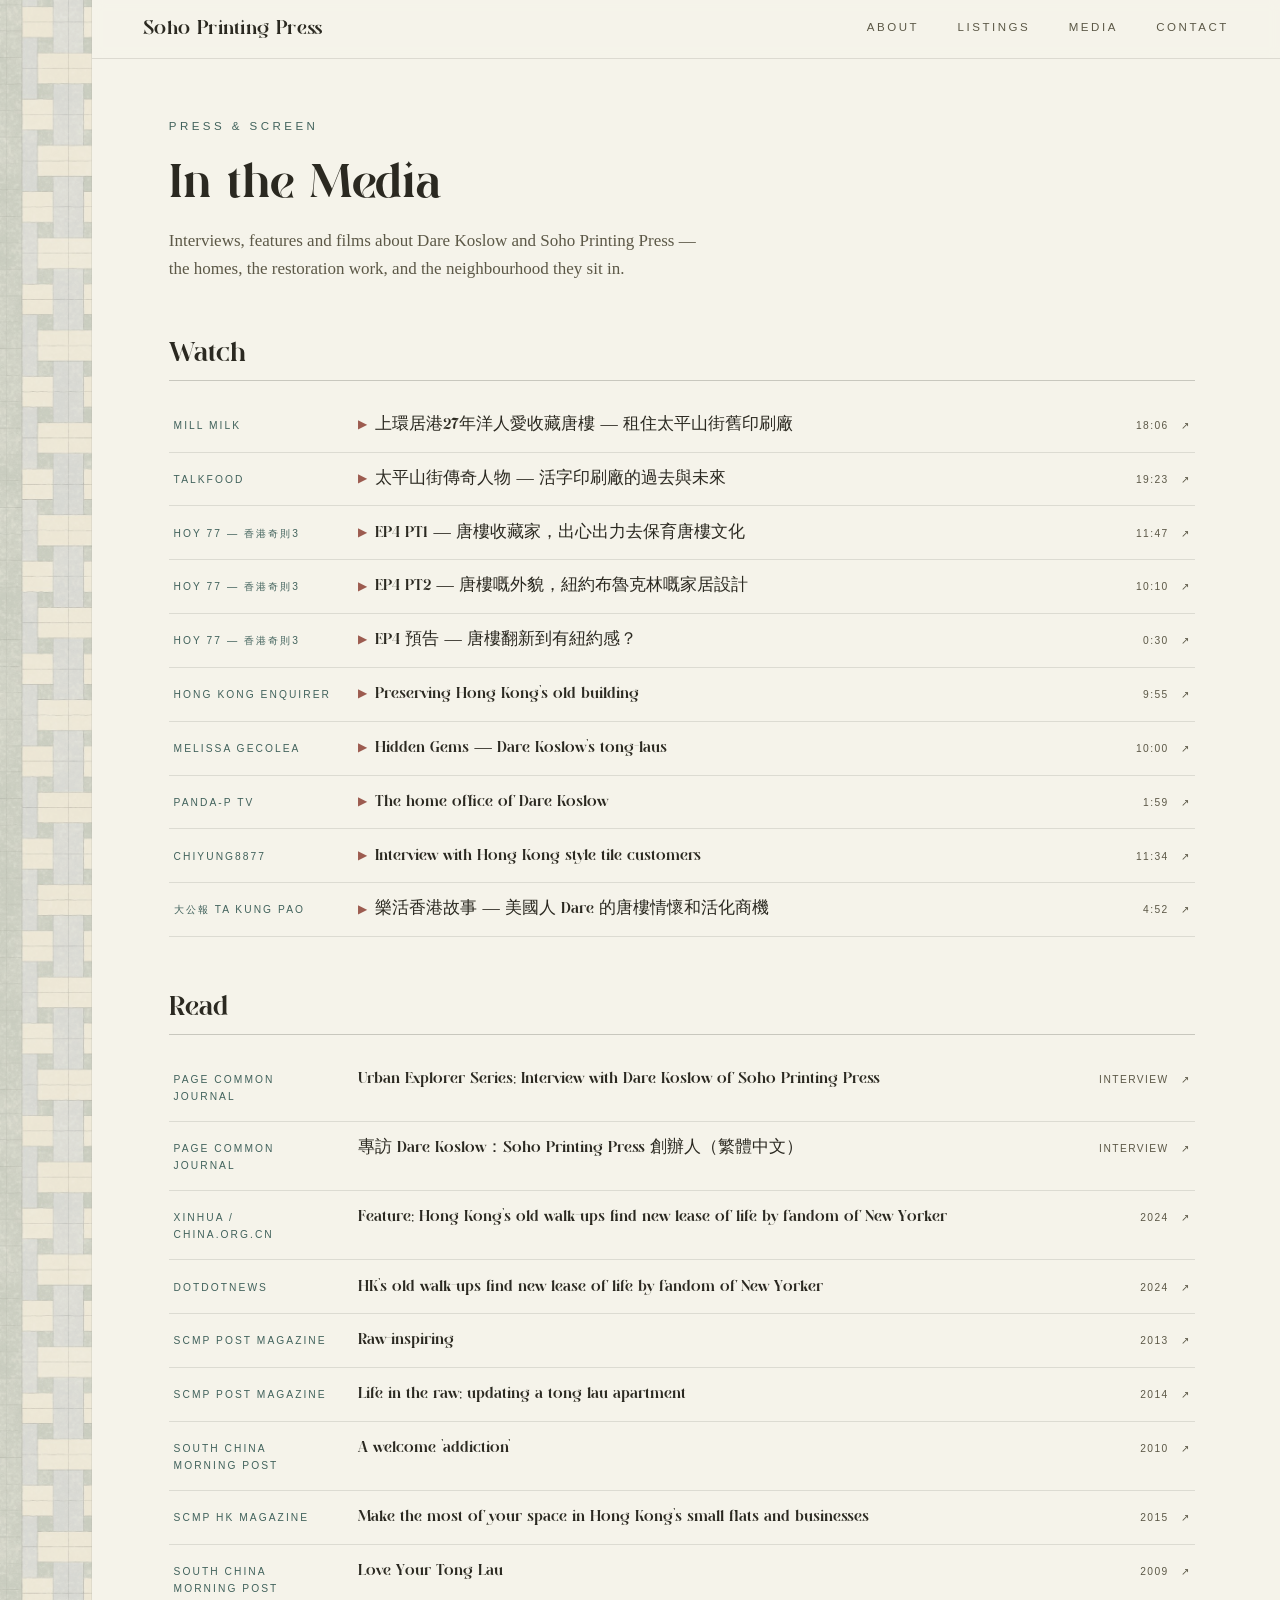
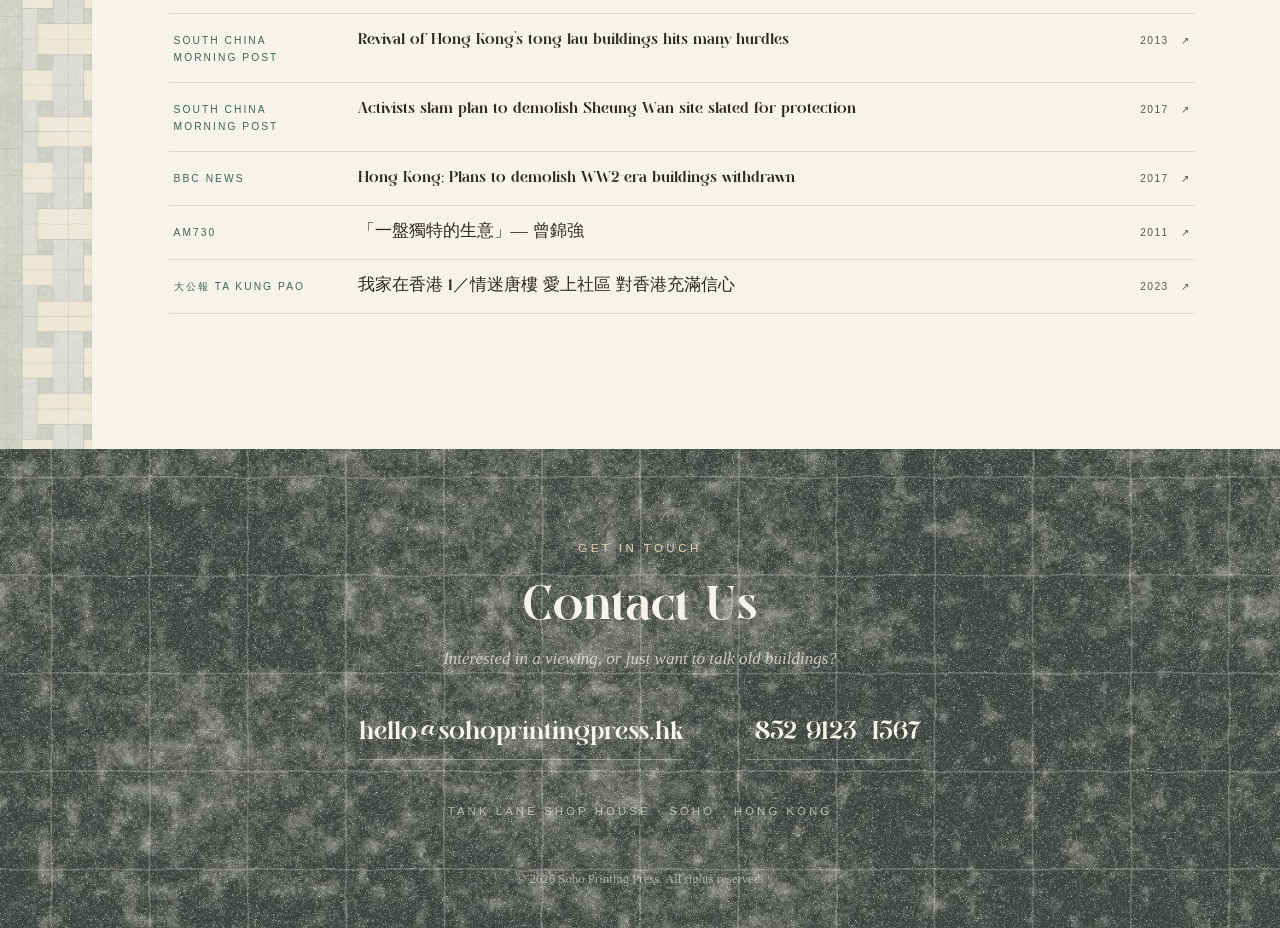
==== commit 89edebcc: "Perf: pre-render maps to static webp, fix INP jank, progressive JPEGs, service worker cache - Maps: " ====
--- a/media.html
+++ b/media.html
@@ -250,6 +250,7 @@
     if (nav.classList.contains('menu-open') && !e.target.closest('#nav')) setMenu(false);
   });
   document.getElementById('year').textContent = new Date().getFullYear();
+  if ('serviceWorker' in navigator) navigator.serviceWorker.register('sw.js');
 </script>
 </body>
 </html>
--- a/css/style.css
+++ b/css/style.css
@@ -393,7 +393,7 @@
   top: 46%; left: 0;
   transform: translateY(-50%);
   width: 100%;
-  aspect-ratio: 1983 / 1248;
+  aspect-ratio: 1600 / 1000;
   border: 0;
   mix-blend-mode: multiply;
 }
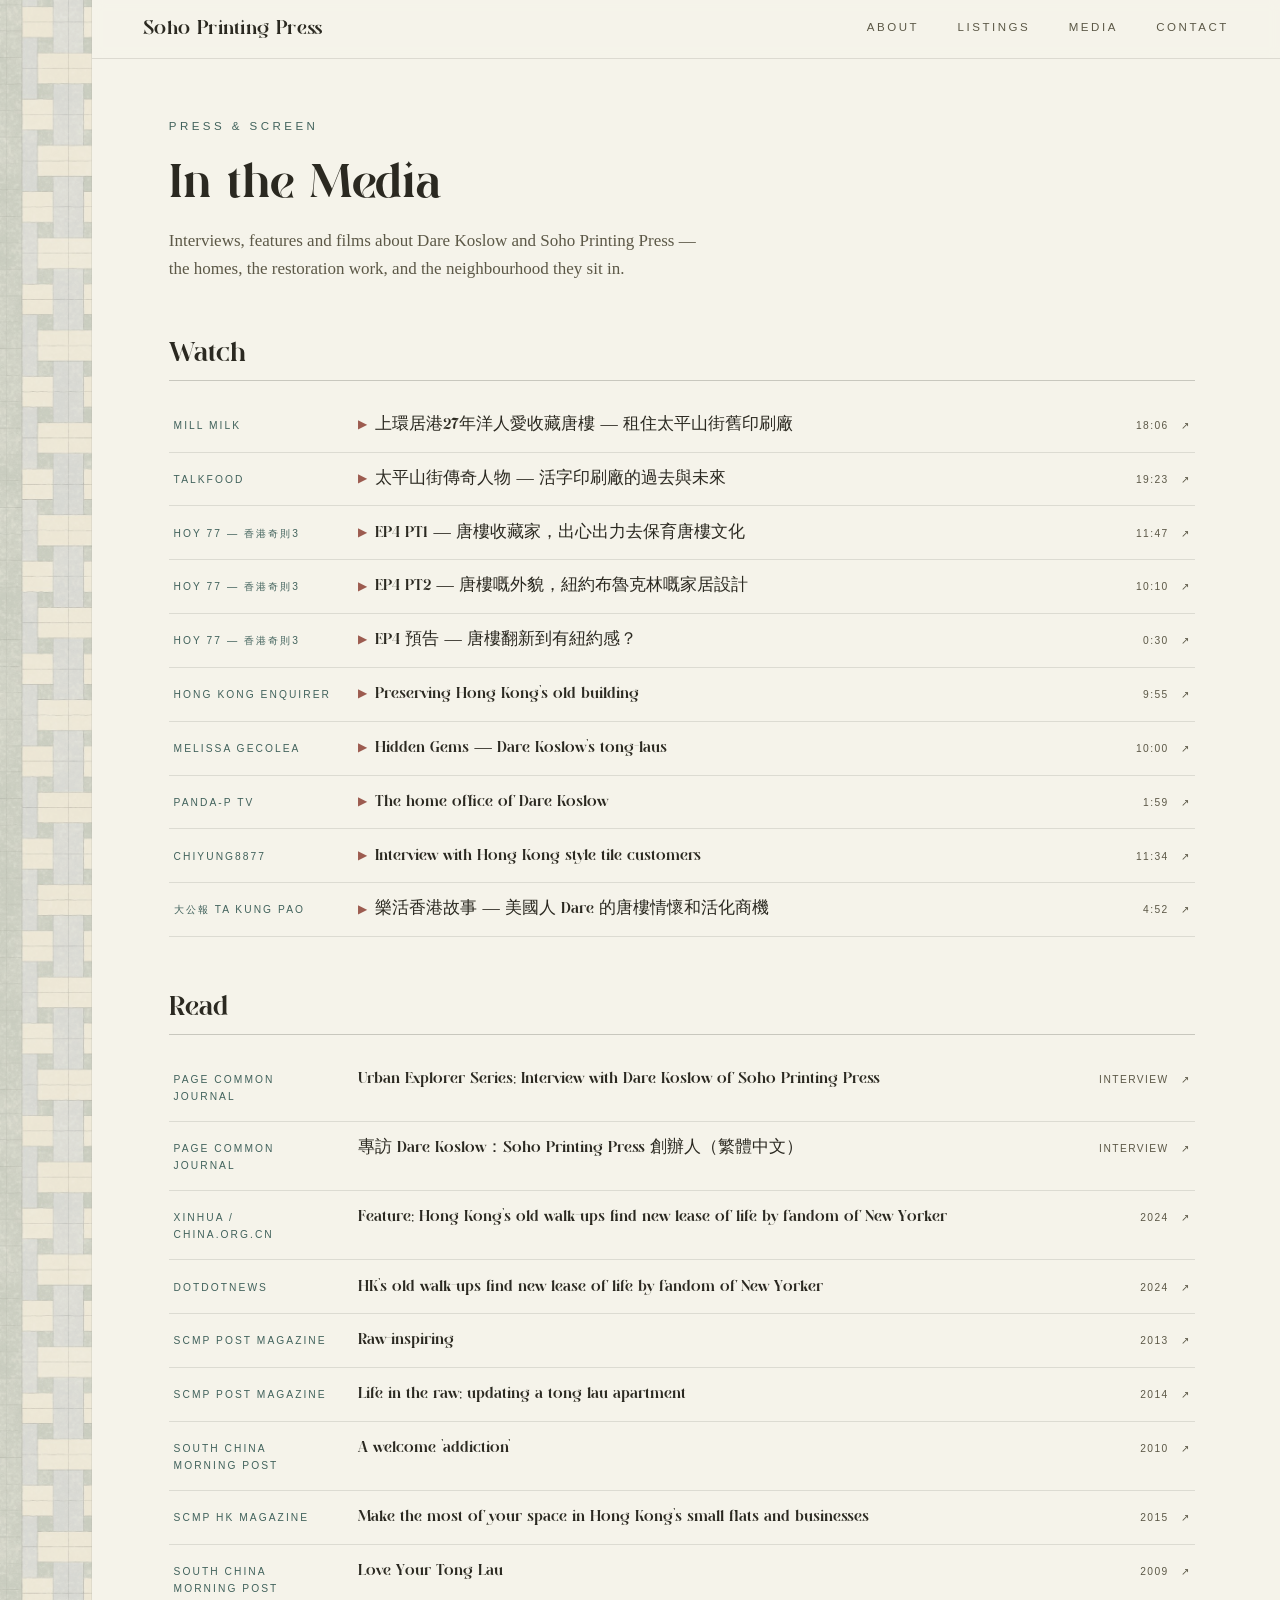
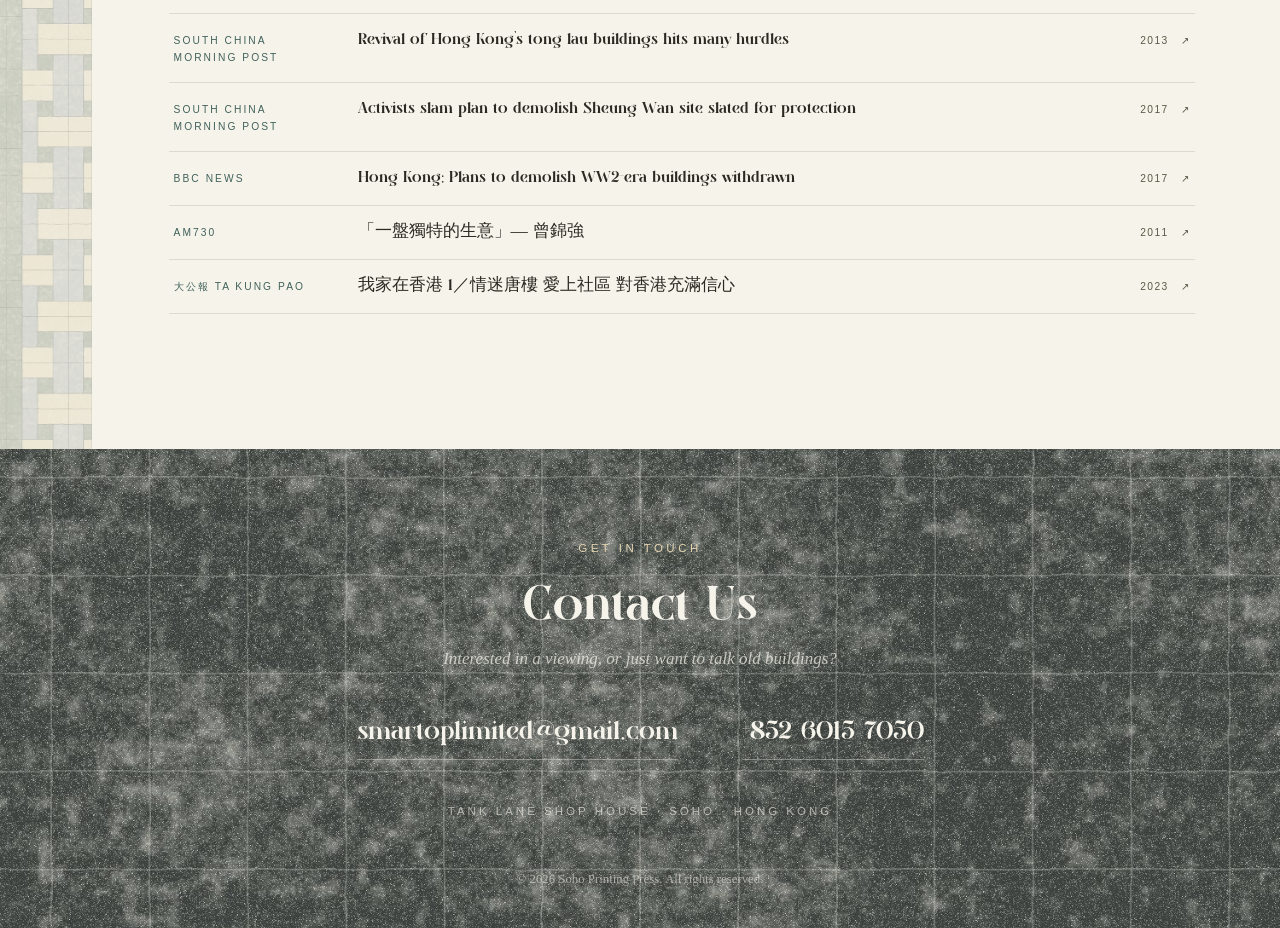
==== commit aaf51b18: "Update contact email and phone" ====
--- a/media.html
+++ b/media.html
@@ -228,8 +228,8 @@
     <h2>Contact Us</h2>
     <p class="footer-tag">Interested in a viewing, or just want to talk old buildings?</p>
     <div class="footer-contact">
-      <a href="mailto:hello@sohoprintingpress.hk">hello@sohoprintingpress.hk</a>
-      <a href="tel:+85291234567">+852 9123 4567</a>
+      <a href="mailto:smartoplimited@gmail.com">smartoplimited@gmail.com</a>
+      <a href="tel:+85260157050">+852 6015 7050</a>
     </div>
     <p class="footer-addr">Tank Lane Shop House &middot; Soho &middot; Hong Kong</p>
     <p class="copyright">&copy; <span id="year">2025</span> Soho Printing Press. All rights reserved.</p>
--- a/css/style.css
+++ b/css/style.css
@@ -60,6 +60,12 @@
 img { display: block; max-width: 100%; }
 a { color: inherit; }
 
+/* Let text and replaced elements shrink inside flex/grid tracks. */
+.hero-text, .hero-art, .viewer, .viewer-prose, .viewer-head, .viewer-body,
+.viewer-map, .gallery-item, .card, .media-item a > * { min-width: 0; }
+h2, h3, p, .chips li, .card-body, .media-src, .media-title,
+.footer-contact a { overflow-wrap: anywhere; }
+
 ::selection { background: var(--sage); color: var(--paper); }
 
 /* ------------------------------------------------------------
@@ -275,18 +281,20 @@
   font-style: italic;
   color: var(--ink-soft);
   margin: 1.8rem 0 0;
-  white-space: nowrap;
-}
-
-/* Anchored to .hero, whose 10vh bottom buffer needs compensating for,
-   so the cue lands just above the fold line */
+}
+
+/* A centered downward cue marks the transition to the next section. */
 .scroll-cue {
   position: absolute;
-  left: clamp(1.6rem, 4.5vw, 5rem);
-  bottom: calc(clamp(1.6rem, 5vh, 3rem) + 10vh);
+  left: 50%;
+  transform: translateX(-50%);
+  bottom: calc(1.5rem + 10vh);
+  z-index: 3;
   display: flex;
+  flex-direction: column;
   align-items: center;
-  gap: .9rem;
+  gap: .5rem;
+  padding: .5rem 1rem;
   text-decoration: none;
   font-family: var(--font-label);
   font-size: .68rem;
@@ -294,23 +302,14 @@
   text-transform: uppercase;
   color: var(--ink-soft);
 }
-.cue-line {
-  width: 54px; height: 1px;
-  background: var(--ink-soft);
-  position: relative;
-  overflow: hidden;
-}
-.cue-line::after {
-  content: '';
-  position: absolute;
-  inset: 0;
-  background: var(--paper);
+.scroll-cue:focus-visible { outline: 1px solid var(--teal); outline-offset: 4px; }
+.cue-arrow {
+  display: block;
   animation: cue 2.2s cubic-bezier(.65, 0, .35, 1) infinite;
 }
 @keyframes cue {
-  0%   { transform: translateX(-100%); }
-  55%  { transform: translateX(0); }
-  100% { transform: translateX(102%); }
+  0%, 100% { transform: translateY(0); }
+  55% { transform: translateY(7px); }
 }
 
 /* The living print sits directly on the sheet, unframed,
@@ -339,23 +338,39 @@
    About
    ------------------------------------------------------------ */
 .about {
+  display: grid;
+  /* Image track sized to the image, copy track sized to its measure; the
+     leftover space becomes the gap so neither column leaves a dead hole. */
+  grid-template-columns: minmax(0, 27.5rem) minmax(0, 38.75rem);
+  justify-content: space-between;
+  column-gap: clamp(2rem, 4vw, 4.5rem);
+  /* The photo is far taller than the copy: align to the top so the heading
+     sits flush with the image rather than floating mid-column. */
+  align-items: start;
   position: relative;
   overflow: hidden;
   padding: clamp(7.5rem, 17vh, 11.5rem) clamp(1.6rem, 6vw, 6rem);
   z-index: 2;
 }
 .about-photo {
-  position: absolute;
-  right: 0;
-  top: 50%;
-  transform: translateY(-50%);
-  width: min(38vw, 520px);
-  aspect-ratio: 508 / 695;
-  background: url('../assets/salvaging-tiles.jpg') center / cover;
-  mix-blend-mode: multiply;
-  pointer-events: none;
-}
-.about-inner { max-width: 620px; position: relative; }
+  grid-column: 1;
+  grid-row: 1;
+  width: 100%;
+  max-width: 100%;
+  margin: 0;
+}
+.about-photo img { width: 100%; height: auto; }
+.about-photo figcaption {
+  margin-top: .8rem;
+  padding-top: .65rem;
+  border-top: 1px solid var(--line);
+  font-family: var(--font-label);
+  font-size: .65rem;
+  letter-spacing: .12em;
+  text-transform: uppercase;
+  color: var(--ink-soft);
+}
+.about-inner { grid-column: 2; min-width: 0; max-width: 620px; position: relative; }
 .about-inner p { margin: 0 0 1.3rem; color: var(--ink-soft); }
 .about-inner p strong { color: var(--ink); }
 
@@ -374,25 +389,37 @@
 .viewer.swap { opacity: 0; }
 
 .viewer-prose { position: relative; }
-
-/* The illustrated map lives on the same layer as the text,
-   dissolved into the paper to the right of the description. */
+.viewer.has-map .viewer-prose {
+  display: grid;
+  grid-template-columns: minmax(0, 1fr) minmax(0, 1fr);
+  grid-template-areas: 'head map' 'body map';
+  grid-template-rows: auto 1fr;
+  column-gap: clamp(1.5rem, 3vw, 3rem);
+}
+.viewer-head { grid-area: head; }
+.viewer-body { grid-area: body; }
+
+/* Only the transparent edge extends into the text track; the detailed
+   part of the map stays clear of the copy. The fade is kept short so the
+   map meets the paper as a printed edge rather than a long wash. */
 .viewer-map {
-  position: absolute;
-  top: -3rem; bottom: -2rem;
-  left: 47%; right: -2.5rem;
+  --map-bleed: clamp(2.5rem, 5.5vw, 5rem);
+  grid-area: map;
+  align-self: center;
+  width: calc(100% + var(--map-bleed));
+  margin-left: calc(-1 * var(--map-bleed));
+  -webkit-mask-image: linear-gradient(to right, transparent 0%, rgba(0, 0, 0, .6) 9%, #000 18%);
+  mask-image: linear-gradient(to right, transparent 0%, rgba(0, 0, 0, .6) 9%, #000 18%);
   opacity: 0;
-  transition: opacity 1.4s ease;
+  transition: opacity .5s cubic-bezier(.2, .7, .2, 1);
   pointer-events: none;
-  -webkit-mask-image: linear-gradient(to right, transparent 0%, #000 22%);
-  mask-image: linear-gradient(to right, transparent 0%, #000 22%);
-}
-.viewer-map.on { opacity: .55; }
+}
+.viewer-map[hidden] { display: none; }
+.viewer-map.on { opacity: .92; }
 .viewer-map iframe {
-  position: absolute;
-  top: 46%; left: 0;
-  transform: translateY(-50%);
+  display: block;
   width: 100%;
+  height: auto;
   aspect-ratio: 1600 / 1000;
   border: 0;
   mix-blend-mode: multiply;
@@ -409,7 +436,7 @@
   font-size: clamp(2.1rem, 3.6vw, 3rem);
   line-height: 1.08;
 }
-.viewer-nav { display: flex; align-items: center; gap: .7rem; }
+.viewer-nav { display: flex; flex: 0 0 auto; align-items: center; gap: .7rem; }
 .vnav-btn {
   width: 2.35rem; height: 2.35rem;
   border-radius: 50%;
@@ -437,7 +464,7 @@
   position: relative;
   z-index: 1;
   display: grid;
-  grid-template-columns: repeat(3, 1fr);
+  grid-template-columns: repeat(3, minmax(0, 1fr));
   gap: 12px;
   margin-top: clamp(2.2rem, 5vh, 3.4rem);
 }
@@ -485,6 +512,7 @@
   margin: 1.1rem 0 0;
 }
 .chips li {
+  max-width: 100%;
   font-family: var(--font-label);
   font-size: .68rem;
   letter-spacing: .14em;
@@ -514,7 +542,7 @@
 /* Cards */
 .cards {
   display: grid;
-  grid-template-columns: repeat(auto-fill, minmax(190px, 1fr));
+  grid-template-columns: repeat(auto-fill, minmax(min(190px, 100%), 1fr));
   gap: clamp(.9rem, 1.6vw, 1.4rem);
 }
 .card {
@@ -584,6 +612,8 @@
   margin-bottom: 2.6rem;
 }
 .footer-contact a {
+  min-width: 0;
+  max-width: 100%;
   font-family: var(--font-display);
   font-size: clamp(1.25rem, 2.6vw, 1.8rem);
   text-decoration: none;
@@ -619,8 +649,10 @@
 }
 .lightbox.open { display: flex; }
 .lightbox img {
-  max-width: 88vw;
+  /* Fill the screen: the photos are 533:300, so 149.3vh wide == 84vh tall. */
+  width: min(88vw, 149.3vh);
   max-height: 84vh;
+  object-fit: contain;
   box-shadow: 0 30px 80px rgba(0, 0, 0, .5);
 }
 .lb-close, .lb-prev, .lb-next {
@@ -723,25 +755,16 @@
 /* ------------------------------------------------------------
    Responsive
    ------------------------------------------------------------ */
-@media (max-width: 1000px) {
-  /* the map drops below the description as a simple block on small screens */
+@media (max-width: 1100px) {
+  /* Portrait tablets need a full-width description and map. */
+  .viewer.has-map .viewer-prose { display: block; }
   .viewer-map {
-    position: relative;
-    inset: auto;
+    --map-bleed: 0px;
     margin-top: 2rem;
+    /* The map has its own row here — nothing to blend into, so no fade. */
     -webkit-mask-image: none;
     mask-image: none;
   }
-  .viewer-map.on { opacity: 1; }
-  .viewer-map iframe {
-    position: static;
-    transform: none;
-    width: 100%;
-    border: 1px solid var(--line-soft);
-  }
-}
-
-@media (max-width: 1000px) {
   :root { --ribbon-w: 0px; }   /* selvedge folds away on small screens */
   .ribbon { display: none; }
   .nav { left: 0; }
@@ -792,29 +815,19 @@
   }
 }
 
-@media (max-width: 860px) {
+@media (max-width: 1100px) {
   /* Hero: tighter to the header, and the print is pulled up behind the
      tagline, dissolving in from its top edge instead of its left. */
   .hero { grid-template-columns: 1fr; min-height: 0; padding-bottom: 5vh; }
   .hero-text { padding-top: 5rem; padding-bottom: 0; z-index: 2; }
-  .tagline { white-space: normal; }   /* one line on desktop, wraps on small screens */
-  /* the cue drops below the risen print, near the bottom of the screen,
-     reading as a paper 'bubble' once the living print has loaded */
+  /* Keep the cue centered directly after the artwork on touch screens. */
   .scroll-cue {
     position: relative;
     left: auto; bottom: auto;
-    margin-top: 1.5rem;
-    justify-self: start;
-    background: var(--paper);         /* sits below the risen print */
-    border: 1px solid var(--line-soft);
-    border-radius: 999px;
-    padding: .5rem .95rem;
-    box-shadow: 0 1px 0 var(--line-soft);
-    opacity: 0;
-    visibility: hidden;
-    transition: opacity .8s ease .3s, visibility .8s;
-  }
-  .hero.art-loaded .scroll-cue { opacity: 1; visibility: visible; }
+    transform: none;
+    margin-top: 1rem;
+    justify-self: center;
+  }
   .hero-art {
     justify-content: center;
     padding: 0 1.2rem;
@@ -824,22 +837,25 @@
   }
   .print-frame {
     height: auto;
-    width: min(100%, 60vh);
+    width: min(100%, 46vh);
+    width: min(100%, 46svh);
     -webkit-mask-image: linear-gradient(to bottom, transparent 0%, #000 16%);
     mask-image: linear-gradient(to bottom, transparent 0%, #000 16%);
   }
-  /* the about photo becomes an inline figure after the text on small screens */
-  .about-photo {
-    position: static;
-    transform: none;
-    width: min(100%, 420px);
-    margin: 2.4rem auto 0;
-  }
-
+}
+
+@media (max-width: 680px) {
+  .about { grid-template-columns: minmax(0, 1fr); gap: 1.5rem; }
+  .about-inner { grid-column: 1; }
+  .about-photo { grid-row: auto; max-width: 420px; }
+  .about { row-gap: 2.2rem; }
+}
+
+@media (max-width: 860px) {
   /* Listing viewer: arrows above the name, a swipeable photo strip above
-     the description, and the map as a faint backdrop behind the title. */
+     the description, then the complete map in its own row. */
   .viewer { display: flex; flex-direction: column; position: relative; }
-  .viewer-prose { display: contents; }
+  .viewer-prose, .viewer.has-map .viewer-prose { display: contents; }
   .viewer-head { order: 1; display: flex; flex-direction: column; }
   .viewer-title-row { display: contents; }
   .viewer-nav { order: -1; margin: 0 0 1.2rem; }
@@ -858,20 +874,8 @@
   .viewer-gallery::-webkit-scrollbar { display: none; }
   .gallery-item { flex: 0 0 86%; scroll-snap-align: center; }
   .viewer-map {
-    position: absolute;
-    top: -2.2rem; bottom: auto;
-    left: calc(-1 * clamp(1.6rem, 6vw, 6rem));
-    right: calc(-1 * clamp(1.6rem, 6vw, 6rem));
-    margin-top: 0;
-    -webkit-mask-image: linear-gradient(to bottom, transparent 0%, #000 20%, #000 68%, transparent 100%);
-    mask-image: linear-gradient(to bottom, transparent 0%, #000 20%, #000 68%, transparent 100%);
-  }
-  .viewer-map.on { opacity: .4; }
-  .viewer-map iframe {
-    position: static;
-    transform: none;
+    order: 4;
     width: 100%;
-    border: 0;
   }
 }
 
@@ -889,6 +893,6 @@
 @media (prefers-reduced-motion: reduce) {
   html { scroll-behavior: auto; }
   .reveal { opacity: 1; transform: none; transition: none; }
-  .cue-line::after { animation: none; }
+  .cue-arrow { animation: none; }
   .gallery-item img, .card-img img { transition: none; }
 }
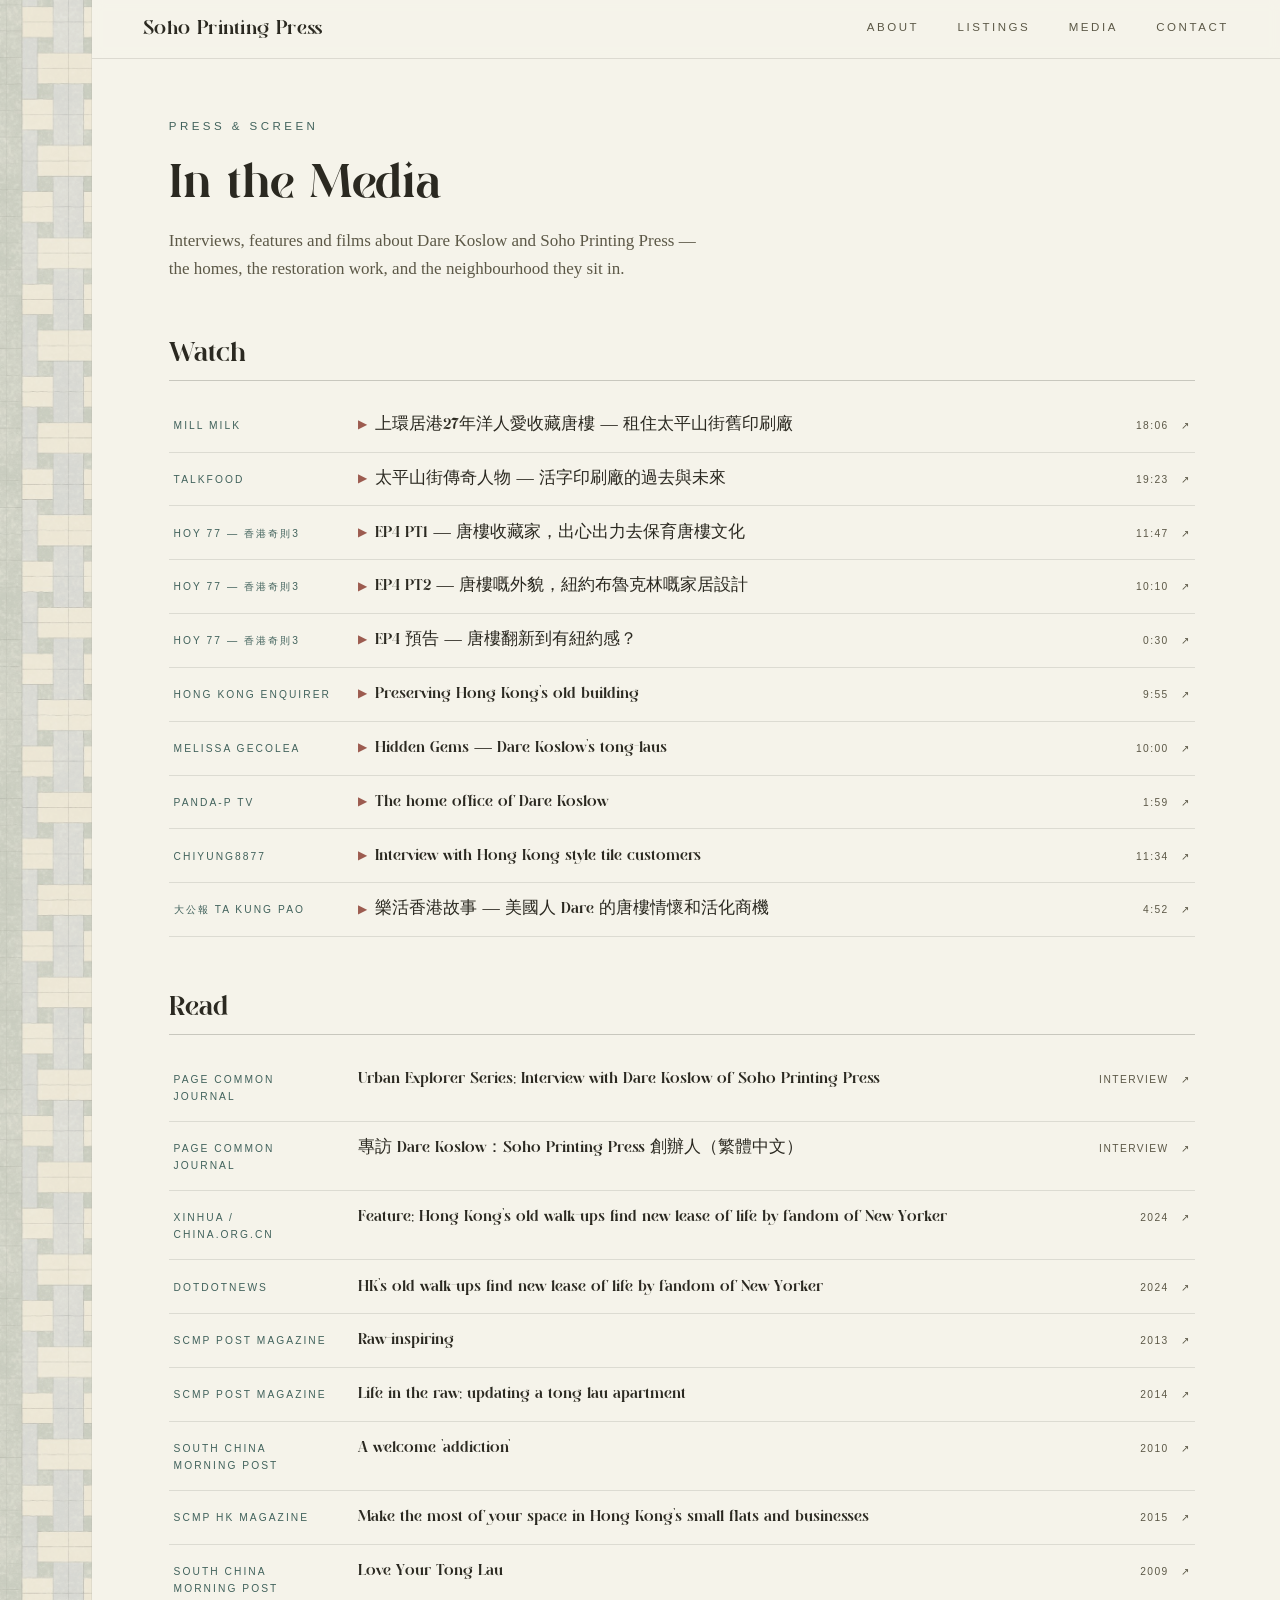
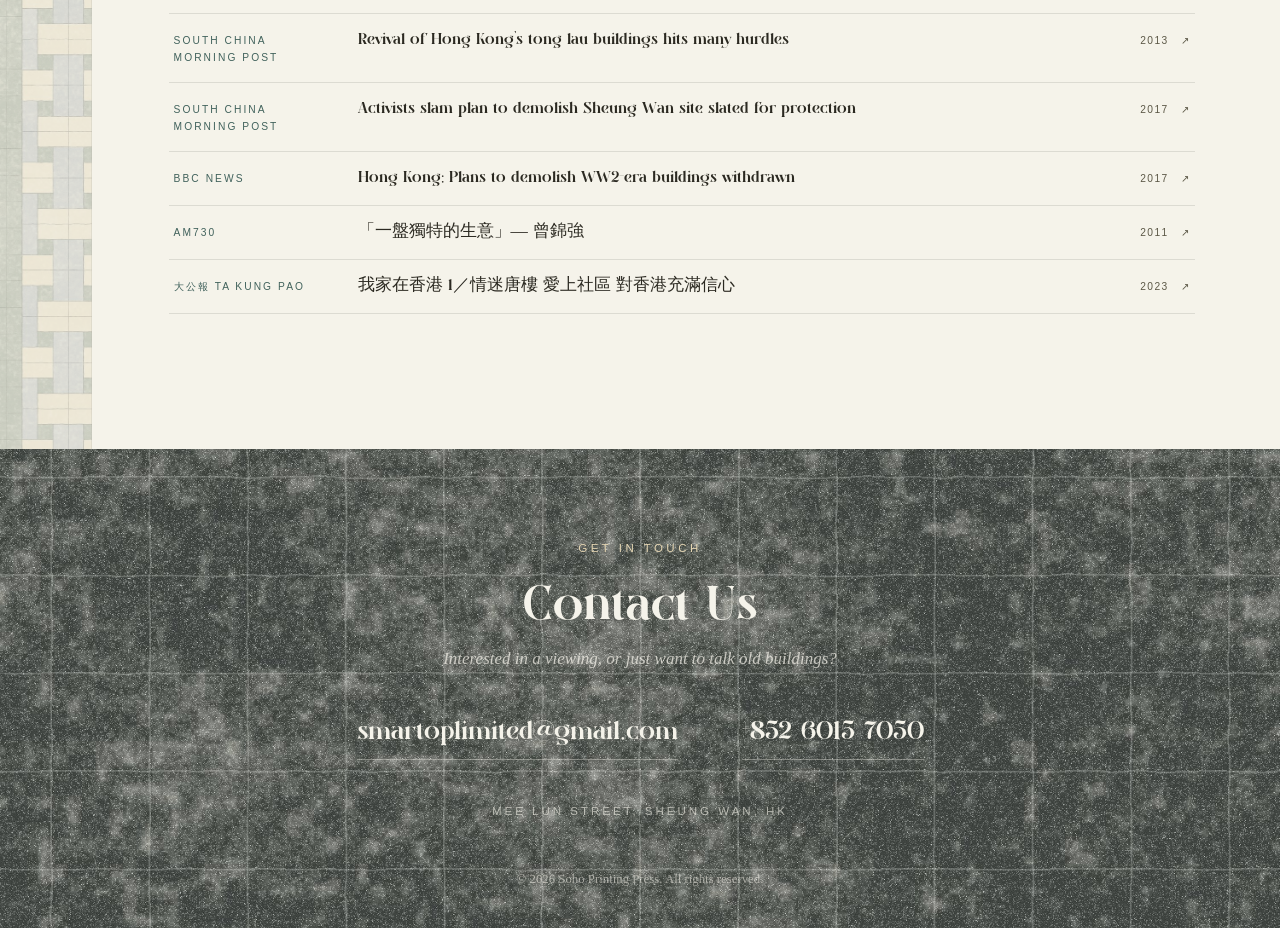
==== commit 73af408d: "Update contact address" ====
--- a/media.html
+++ b/media.html
@@ -231,7 +231,7 @@
       <a href="mailto:smartoplimited@gmail.com">smartoplimited@gmail.com</a>
       <a href="tel:+85260157050">+852 6015 7050</a>
     </div>
-    <p class="footer-addr">Tank Lane Shop House &middot; Soho &middot; Hong Kong</p>
+    <p class="footer-addr">Mee Lun Street, Sheung Wan, HK</p>
     <p class="copyright">&copy; <span id="year">2025</span> Soho Printing Press. All rights reserved.</p>
   </div>
 </footer>
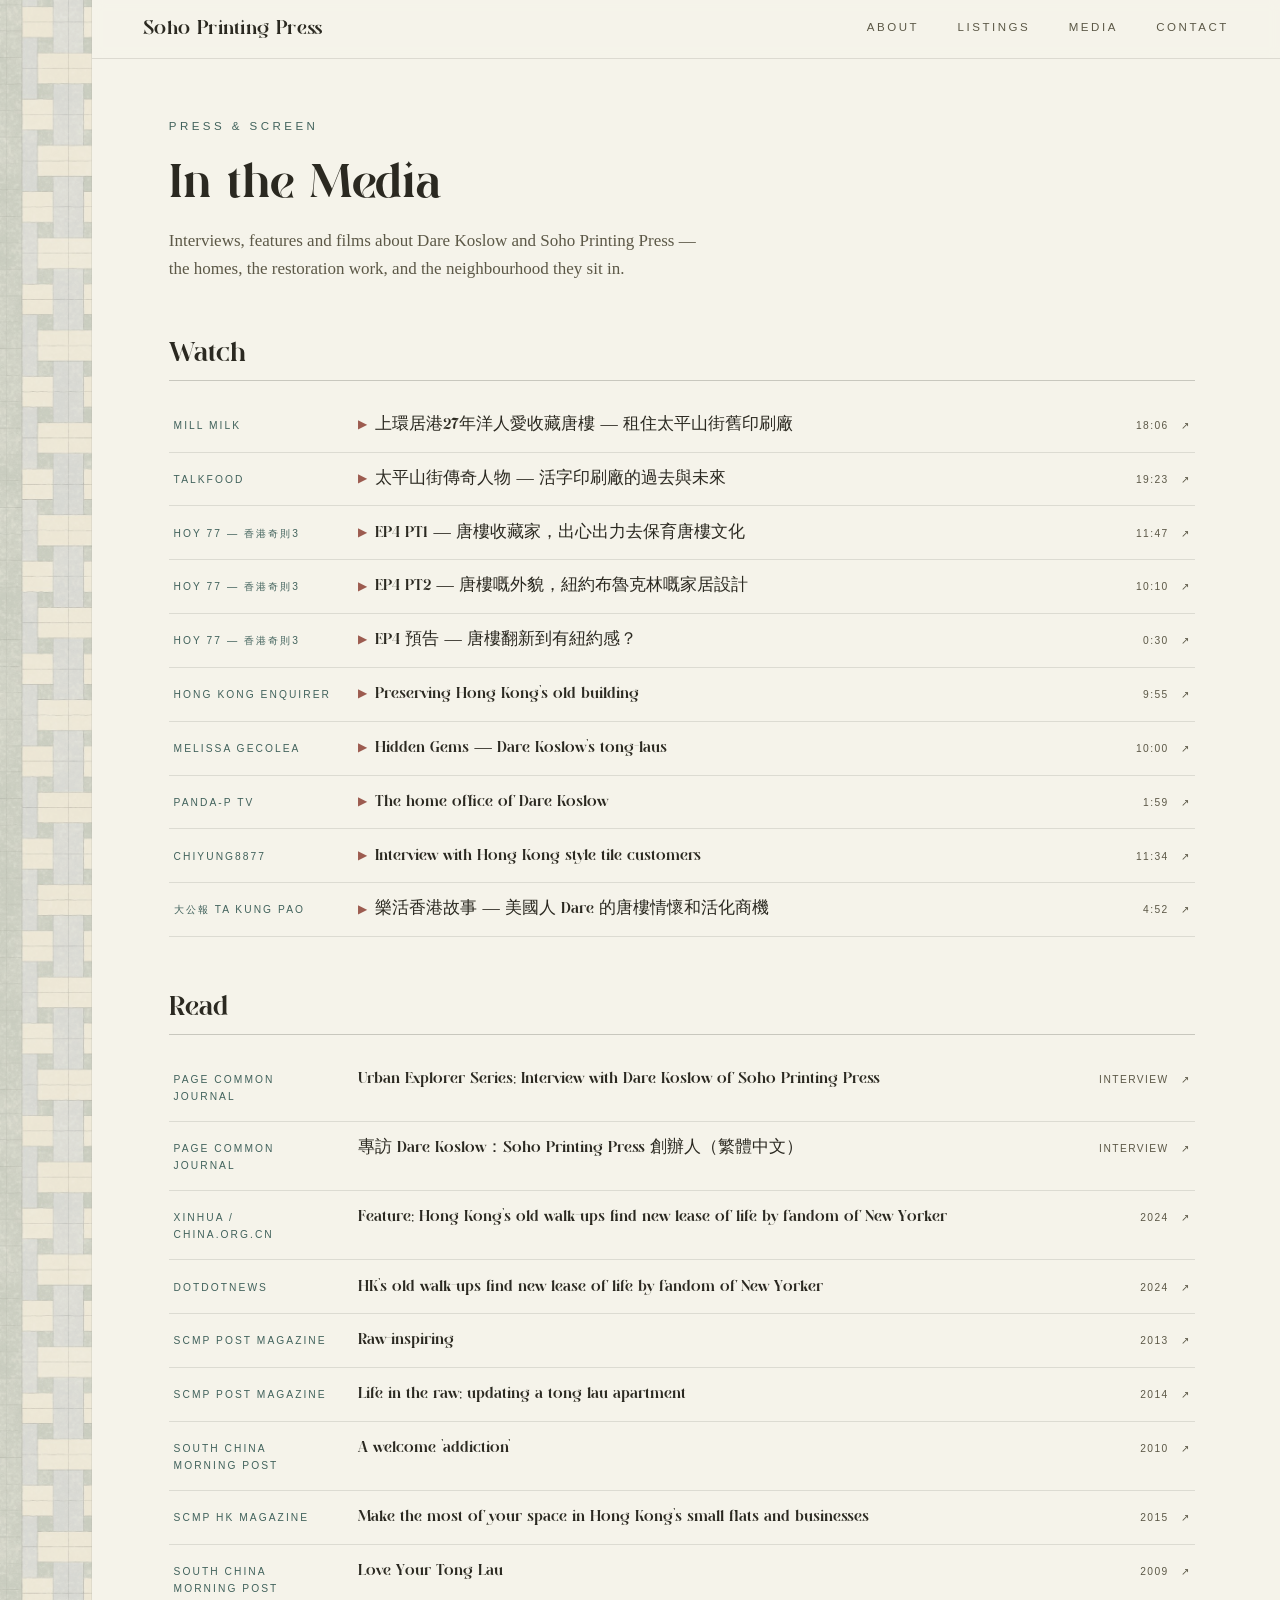
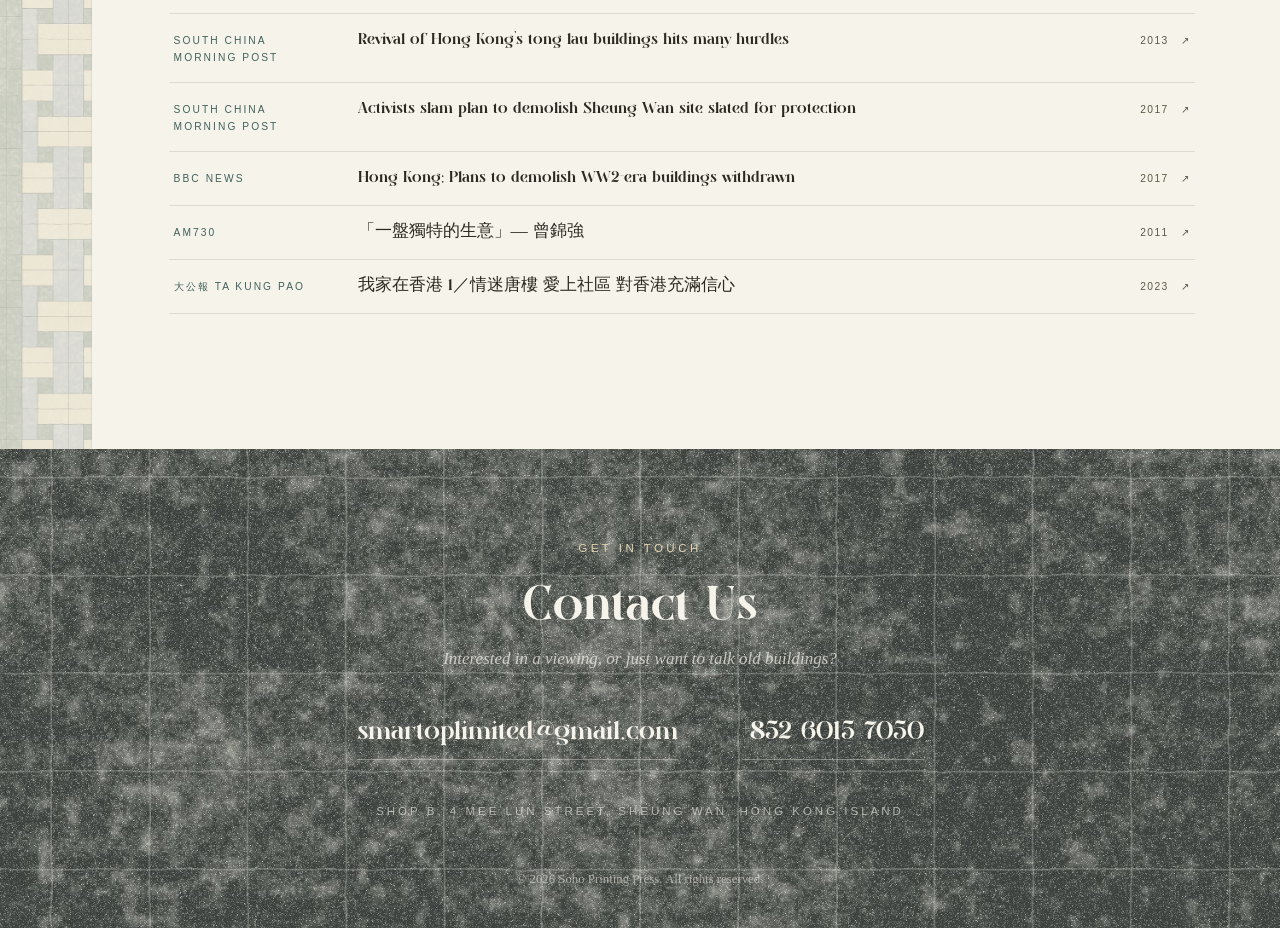
==== commit 836f205e: "Update contact address to full address" ====
--- a/media.html
+++ b/media.html
@@ -231,7 +231,7 @@
       <a href="mailto:smartoplimited@gmail.com">smartoplimited@gmail.com</a>
       <a href="tel:+85260157050">+852 6015 7050</a>
     </div>
-    <p class="footer-addr">Mee Lun Street, Sheung Wan, HK</p>
+    <p class="footer-addr">Shop B, 4 Mee Lun Street, Sheung Wan, Hong Kong Island</p>
     <p class="copyright">&copy; <span id="year">2025</span> Soho Printing Press. All rights reserved.</p>
   </div>
 </footer>
